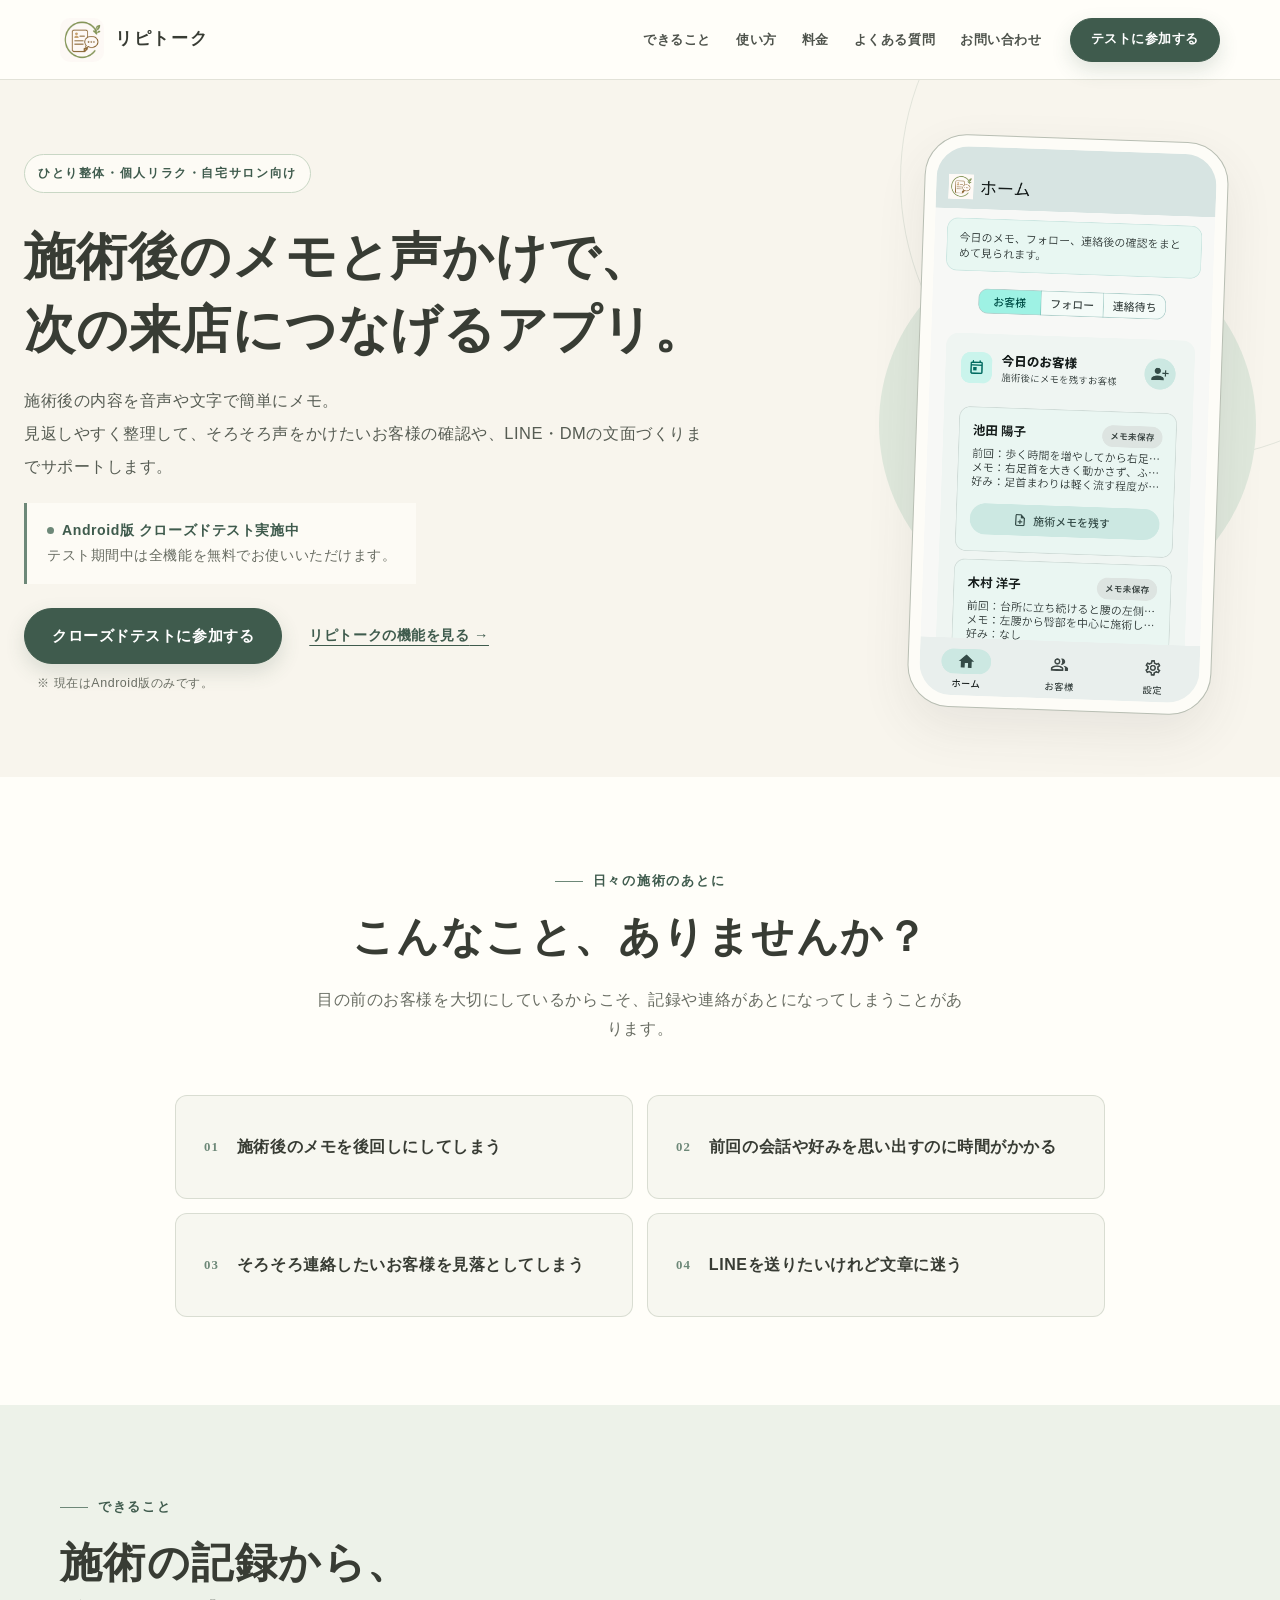
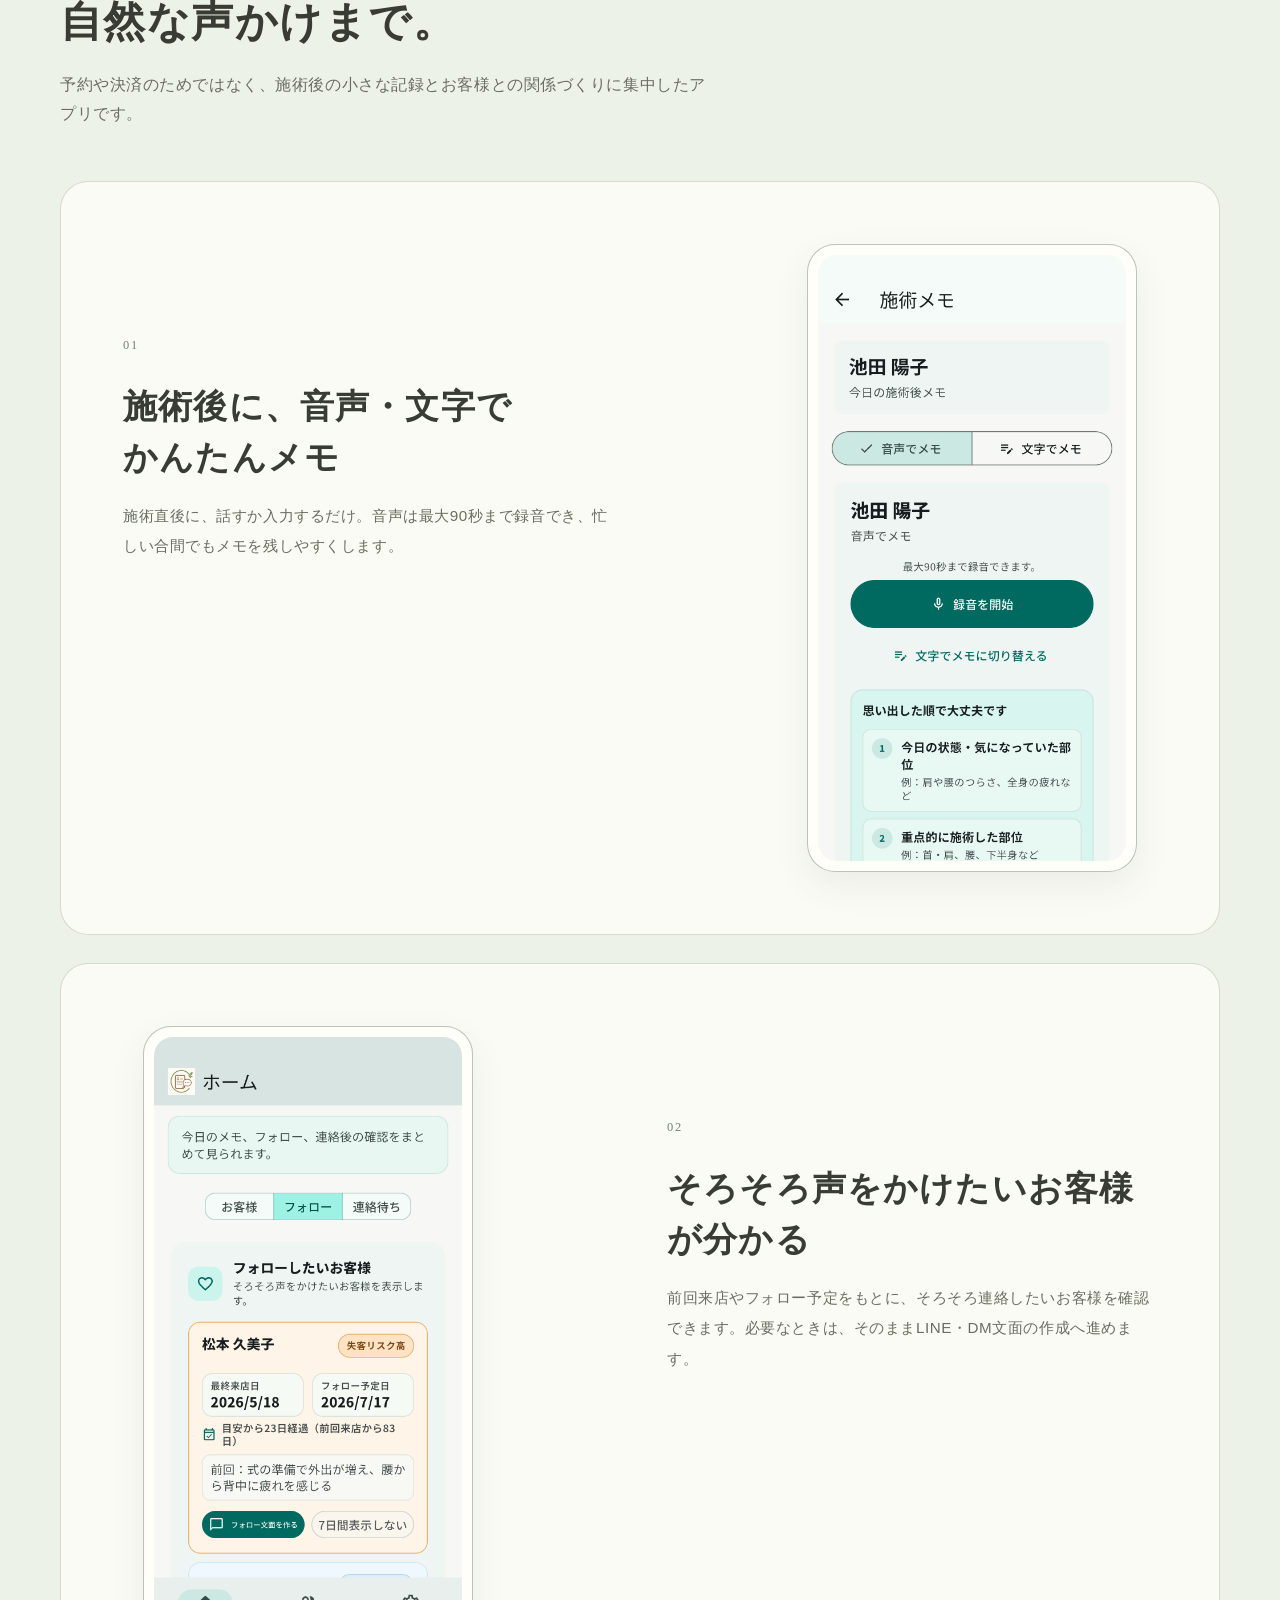
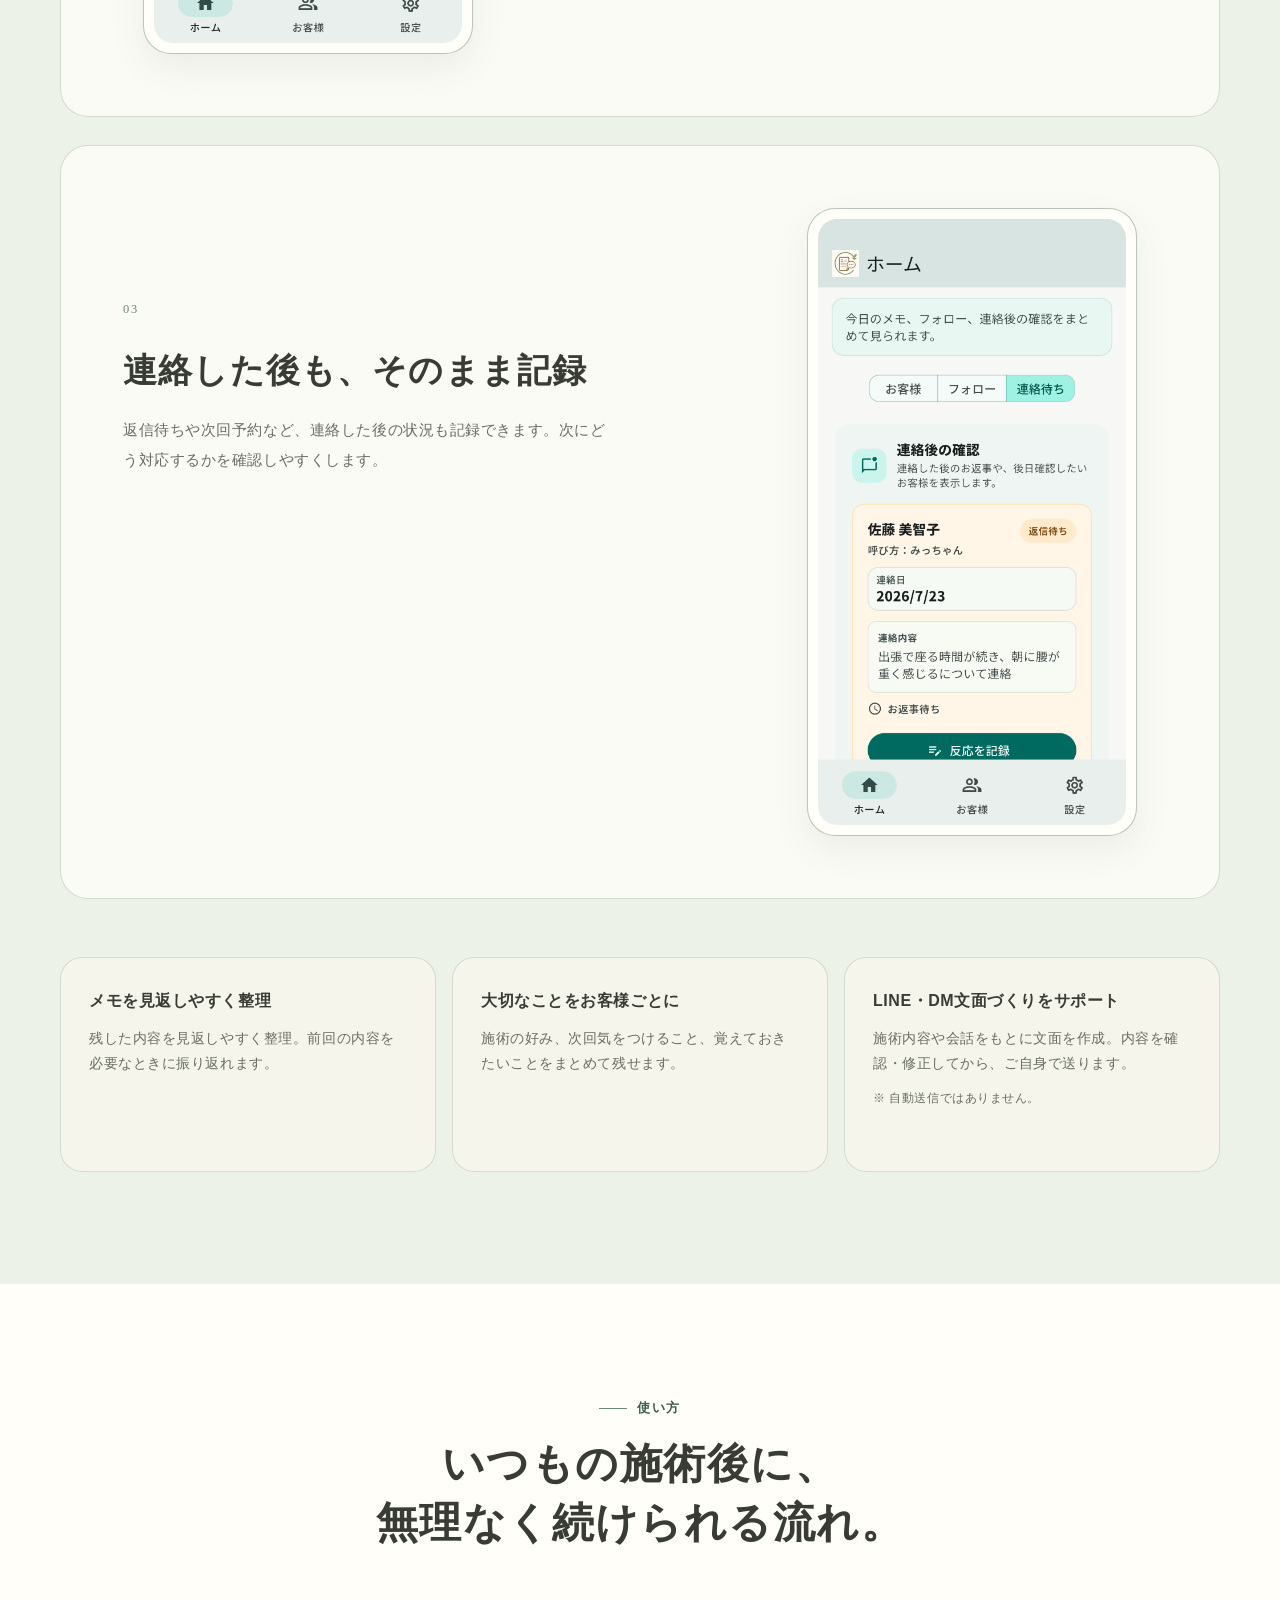
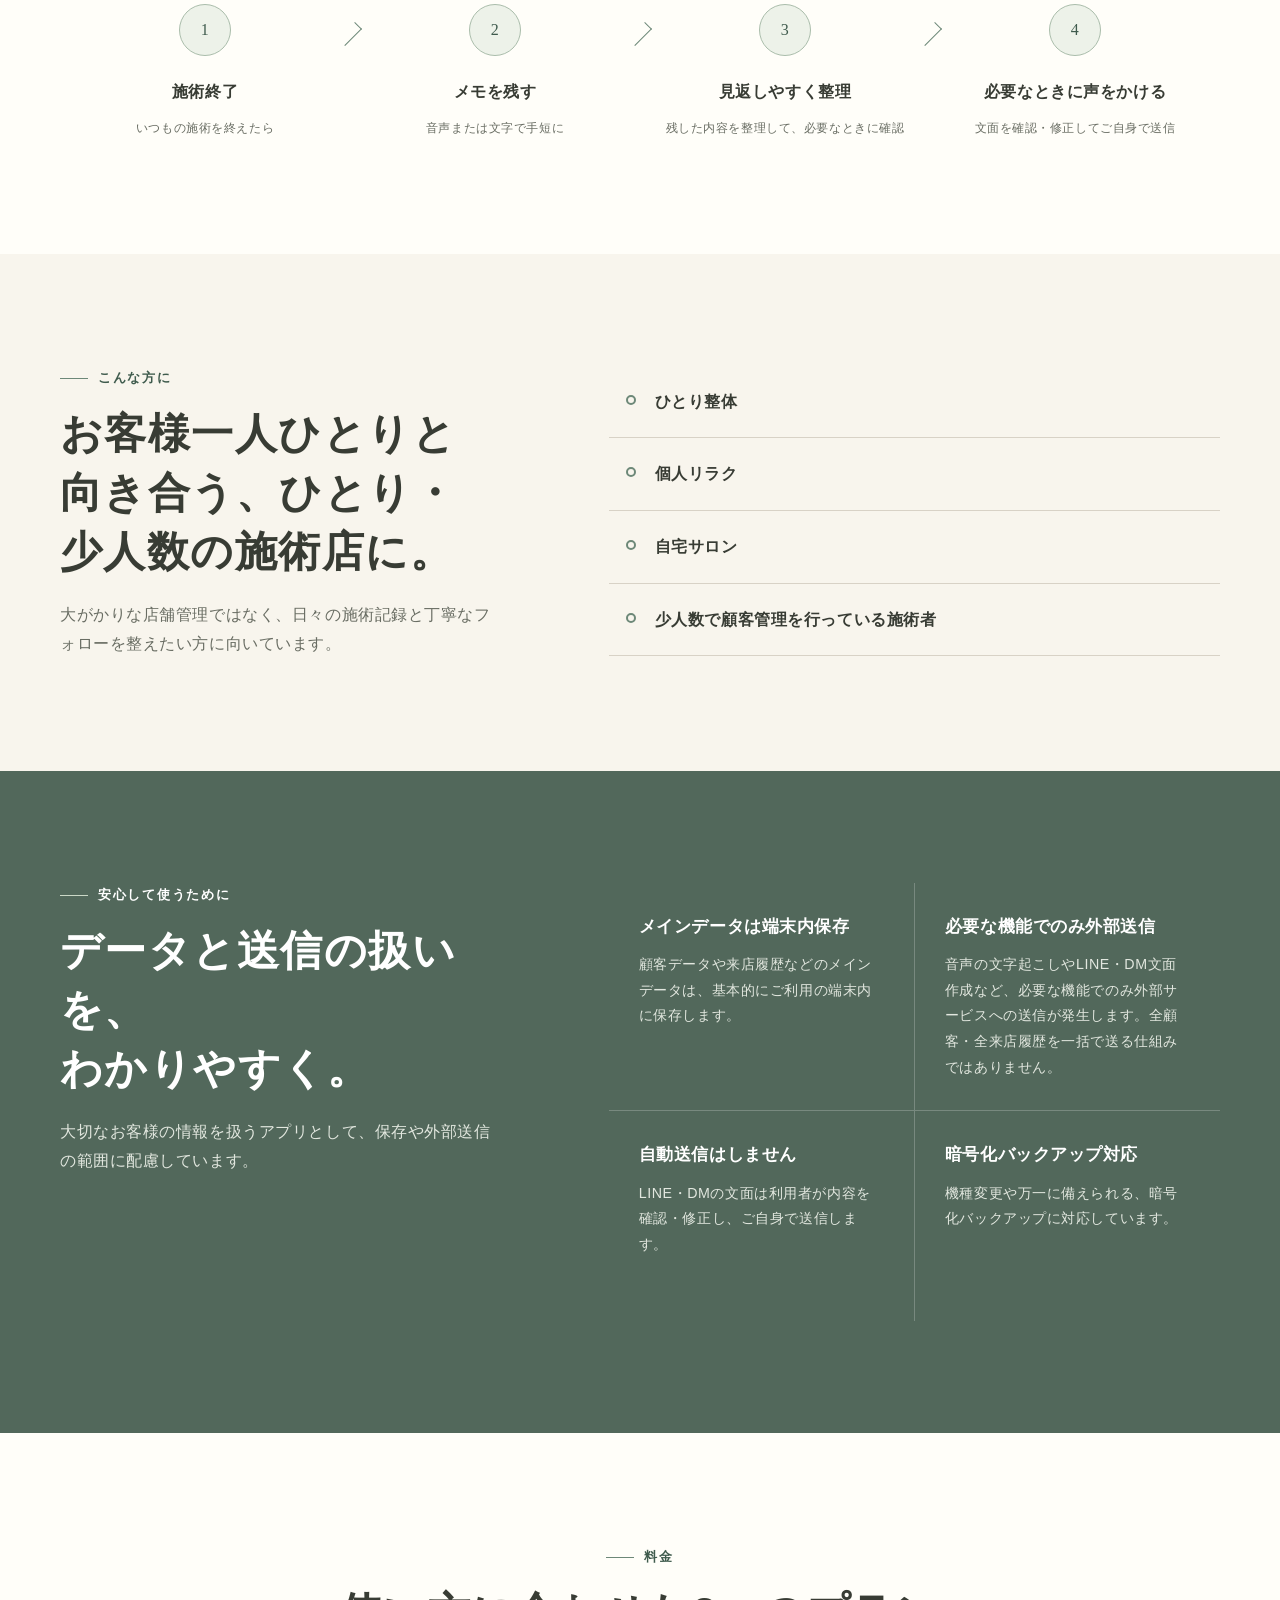
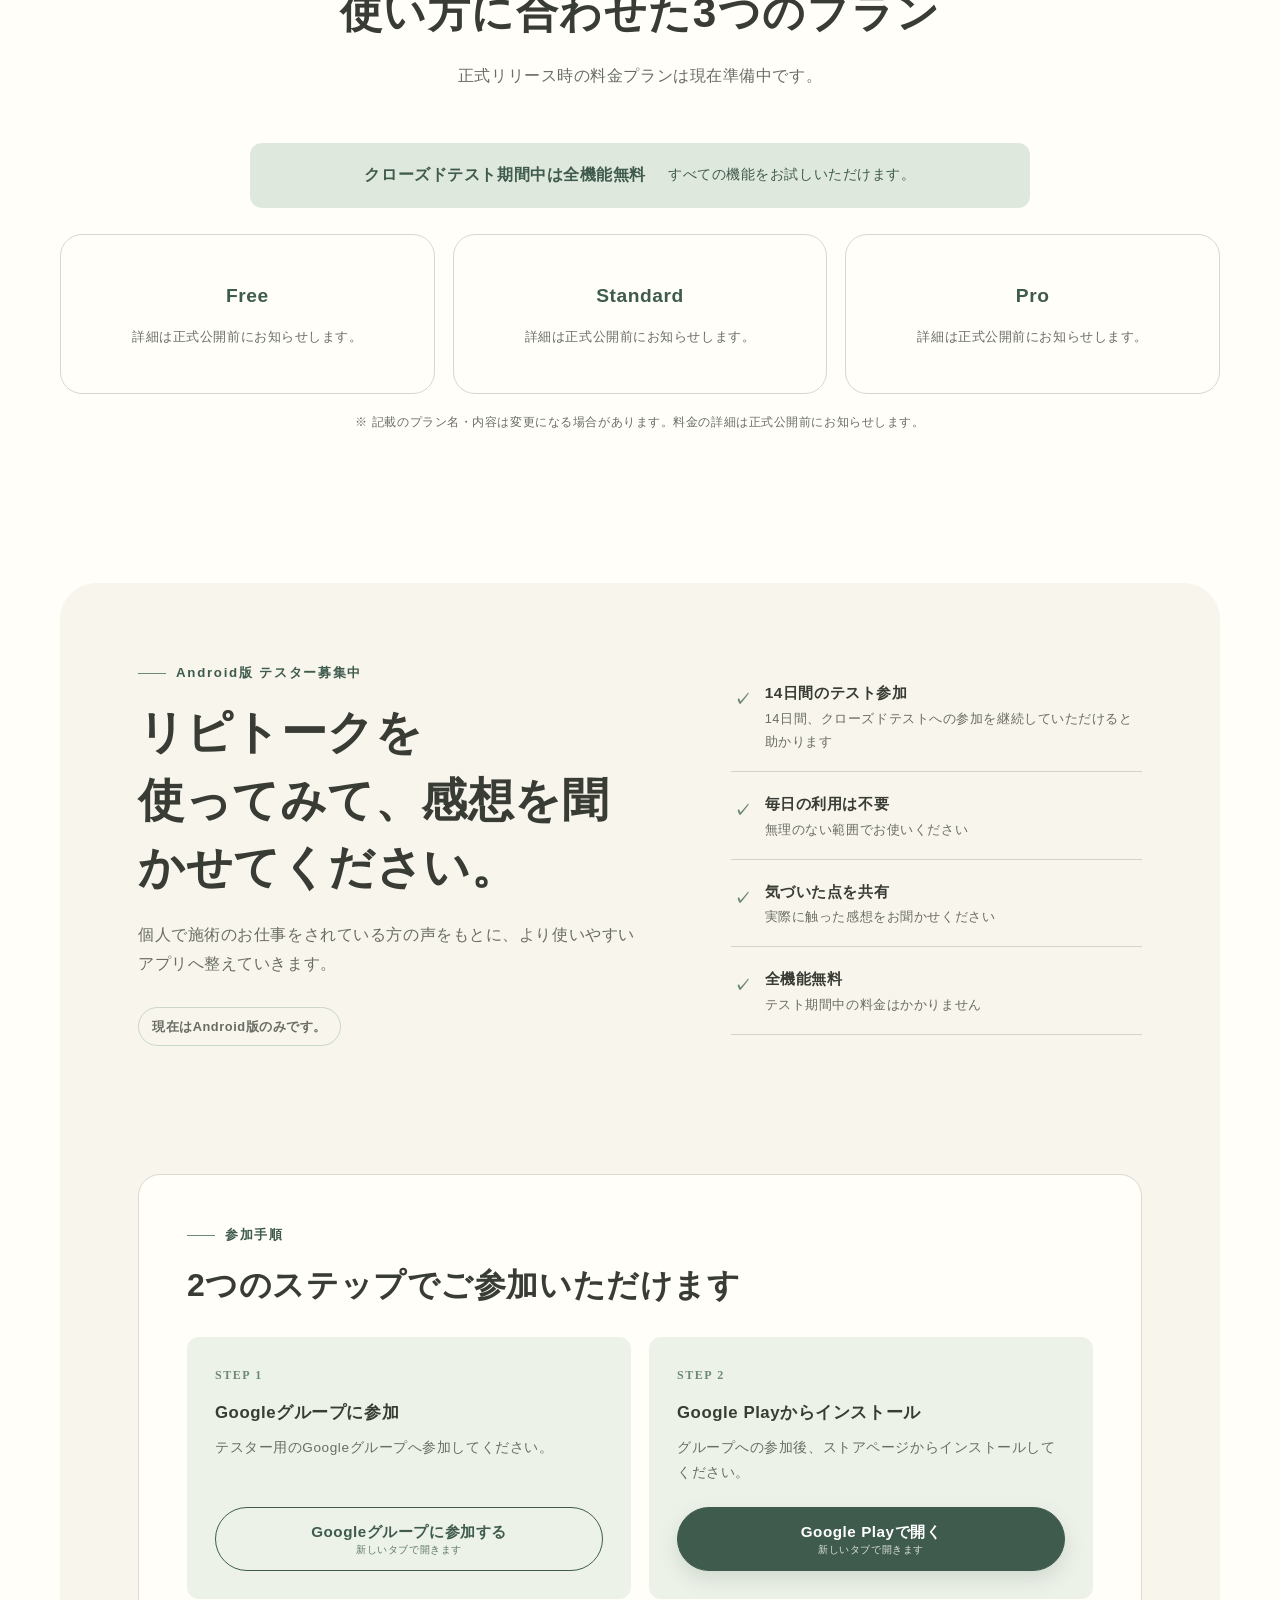
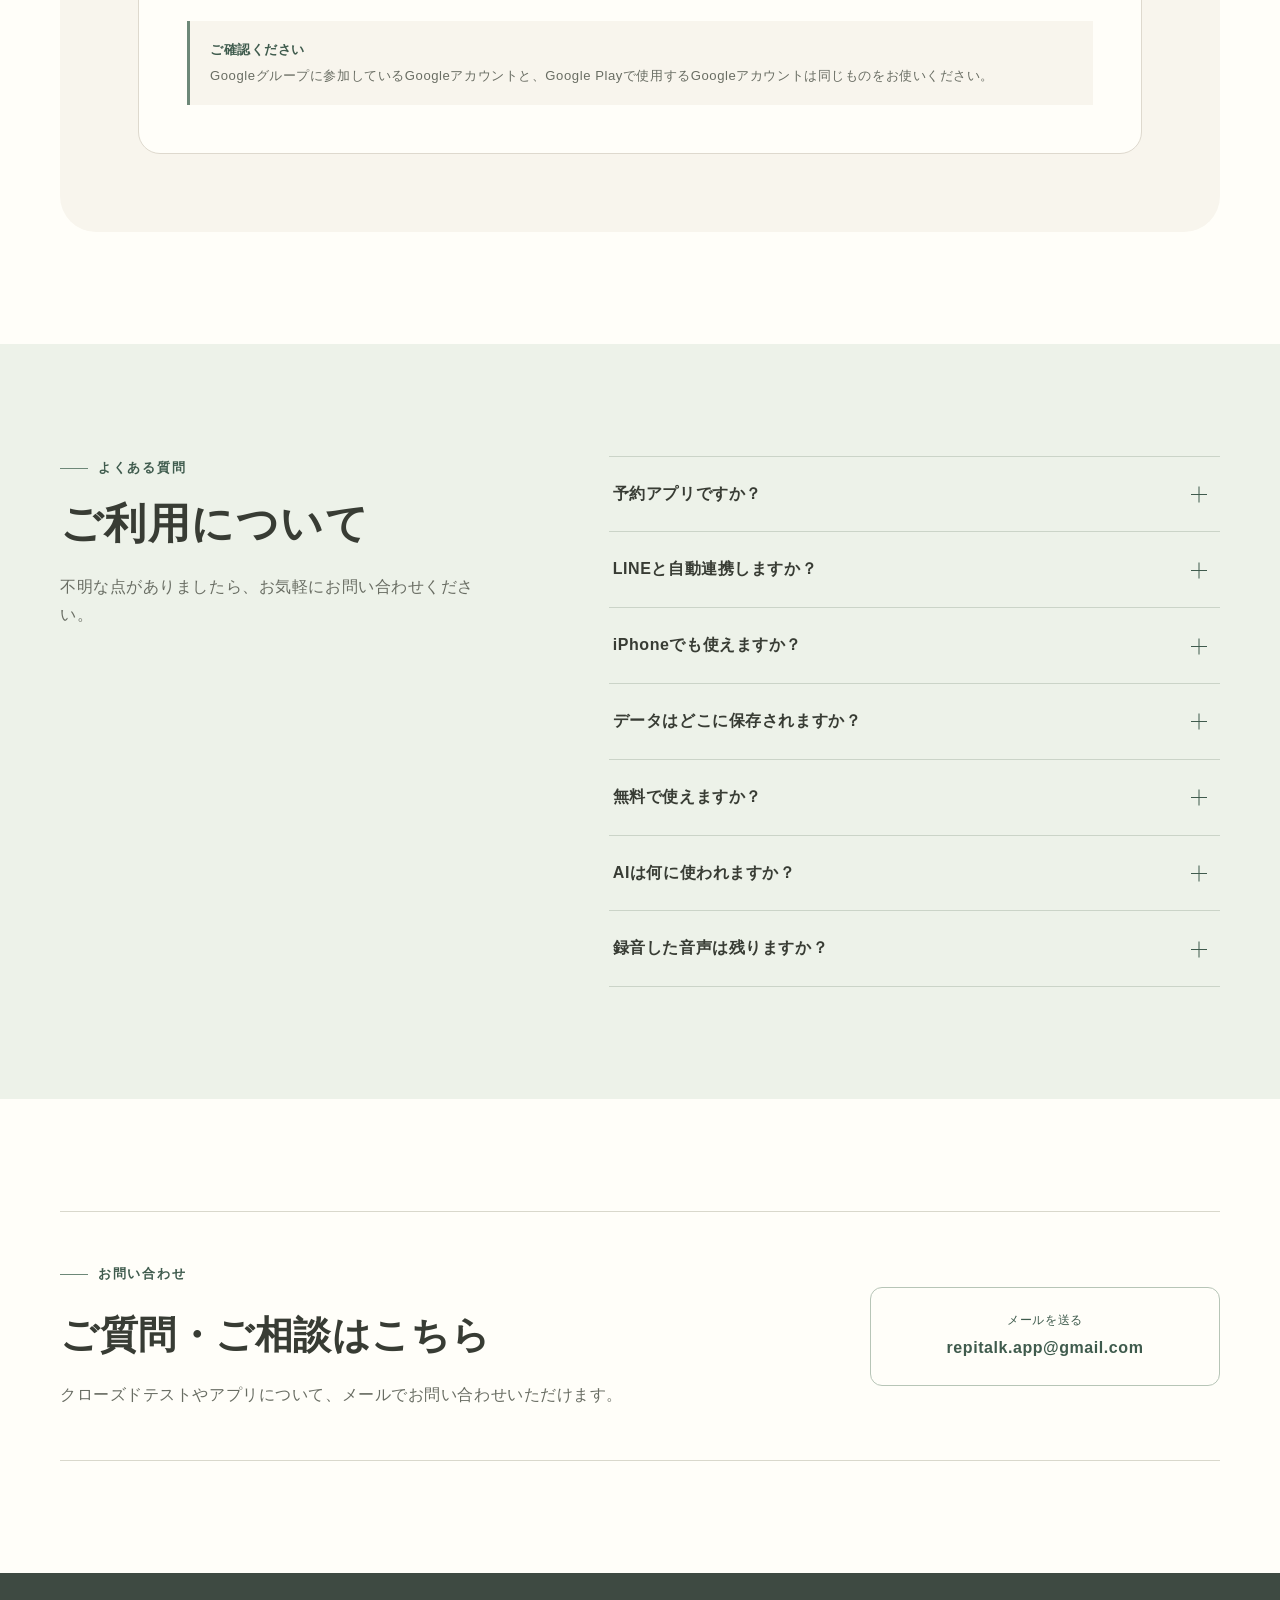
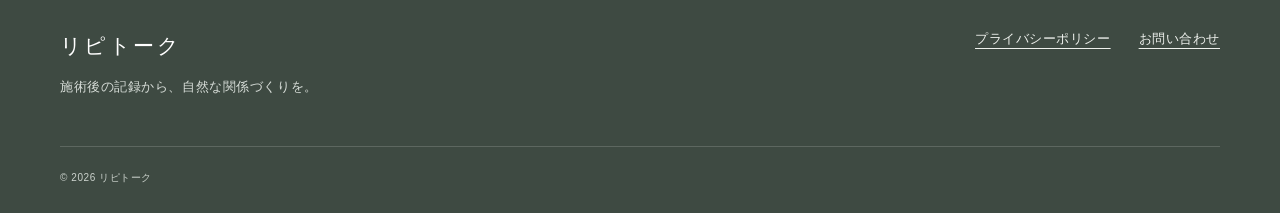
==== index.html @ 3e263a7f "Initial Repitalk website" ====
<!doctype html>
<html lang="ja">
  <head>
    <meta charset="utf-8">
    <meta name="viewport" content="width=device-width, initial-scale=1">
    <title>リピトーク｜施術後のメモと声かけで、次の来店につなげるアプリ</title>
    <meta name="description" content="リピトークは、ひとり整体・個人リラク・自宅サロン向けの、施術後の記録から再来店フォローまでを支える業務支援アプリです。Android版クローズドテスト実施中。">
    <meta name="theme-color" content="#f8f5ed">
    <meta property="og:type" content="website">
    <meta property="og:locale" content="ja_JP">
    <meta property="og:site_name" content="リピトーク">
    <meta property="og:title" content="リピトーク｜施術後のメモと声かけで、次の来店につなげるアプリ">
    <meta property="og:description" content="施術後の記録忘れ・声かけ忘れを減らし、自然な関係づくりを助ける、個人サロン向け業務支援アプリです。">
    <!-- 公開URL確定後に og:url、OGP画像完成後に og:image を追加してください。 -->
    <link rel="icon" href="assets/repitalk_app_icon.png" type="image/png">
    <link rel="stylesheet" href="styles.css">
    <script src="script.js" defer></script>
  </head>
  <body>
    <a class="skip-link" href="#main-content">本文へ移動</a>

    <header class="site-header" data-header>
      <div class="container header-inner">
        <a class="brand" href="#top" aria-label="リピトーク ホーム">
          <img class="brand-icon" src="assets/repitalk_app_icon.png" alt="" width="44" height="44">
          <span class="brand-name">リピトーク</span>
        </a>

        <button class="menu-button" type="button" aria-expanded="false" aria-controls="global-navigation" data-menu-button>
          <span class="menu-button-lines" aria-hidden="true"><span></span><span></span><span></span></span>
          <span class="visually-hidden">メニューを開く</span>
        </button>

        <nav class="global-nav" id="global-navigation" aria-label="メインナビゲーション" data-navigation>
          <ul>
            <li><a href="#features">できること</a></li>
            <li><a href="#how-to-use">使い方</a></li>
            <li><a href="#pricing">料金</a></li>
            <li><a href="#faq">よくある質問</a></li>
            <li><a href="#contact">お問い合わせ</a></li>
          </ul>
          <a class="button button-small" href="#closed-test" data-test-cta>テストに参加する</a>
        </nav>
      </div>
    </header>

    <main id="main-content">
      <section class="hero" id="top">
        <div class="container hero-grid">
          <div class="hero-copy">
            <p class="eyebrow">ひとり整体・個人リラク・自宅サロン向け</p>
            <h1>施術後のメモと<span class="keep-together">声かけ</span>で、<br>次の来店につなげるアプリ。</h1>
            <p class="hero-description">施術後の内容を音声や文字で簡単にメモ。<br class="desktop-break">見返しやすく整理して、そろそろ声をかけたいお客様の確認や、LINE・DMの文面づくりまでサポートします。</p>

            <div class="status-panel" aria-label="現在の公開状況">
              <p class="status-label"><span aria-hidden="true"></span>Android版 クローズドテスト実施中</p>
              <p>テスト期間中は全機能を無料でお使いいただけます。</p>
            </div>

            <div class="hero-actions">
              <a class="button" href="#closed-test" data-test-cta>クローズドテストに参加する</a>
              <a class="text-link" href="#features">リピトークの機能を見る<span aria-hidden="true"> →</span></a>
            </div>
            <p class="platform-note">※ 現在はAndroid版のみです。</p>
          </div>

          <div class="app-visual" aria-label="リピトークのアプリ画面">
            <div class="visual-backdrop" aria-hidden="true"></div>
            <div class="screen-placeholder">
              <img class="hero-app-screen" src="assets/screens/hero_home_today.png" alt="リピトークのホーム画面。今日のお客様の一覧を表示" width="1080" height="2280">
            </div>
          </div>
        </div>
      </section>

      <section class="section concerns" aria-labelledby="concerns-title">
        <div class="container narrow">
          <div class="section-heading centered">
            <p class="section-kicker">日々の施術のあとに</p>
            <h2 id="concerns-title">こんなこと、ありませんか？</h2>
            <p>目の前のお客様を大切にしているからこそ、記録や連絡があとになってしまうことがあります。</p>
          </div>
          <ul class="concern-list">
            <li><span aria-hidden="true">01</span>施術後のメモを後回しにしてしまう</li>
            <li><span aria-hidden="true">02</span>前回の会話や好みを思い出すのに時間がかかる</li>
            <li><span aria-hidden="true">03</span>そろそろ連絡したいお客様を見落としてしまう</li>
            <li><span aria-hidden="true">04</span>LINEを送りたいけれど文章に迷う</li>
          </ul>
        </div>
      </section>

      <section class="section features" id="features" aria-labelledby="features-title">
        <div class="container">
          <div class="section-heading">
            <p class="section-kicker">できること</p>
            <h2 id="features-title">施術の記録から、<br>自然な声かけまで。</h2>
            <p>予約や決済のためではなく、施術後の小さな記録とお客様との関係づくりに集中したアプリです。</p>
          </div>
          <div class="feature-showcases">
            <article class="feature-showcase">
              <div class="feature-copy">
                <p class="feature-index" aria-hidden="true">01</p>
                <h3>施術後に、音声・文字で<span class="keep-together">かんたんメモ</span></h3>
                <p>施術直後に、話すか入力するだけ。音声は最大90秒まで録音でき、忙しい合間でもメモを残しやすくします。</p>
              </div>
              <div class="feature-media">
                <div class="feature-screen-frame">
                  <img src="assets/screens/feature_memo_input.png" alt="リピトークの施術メモ画面。音声または文字でメモを残せる" width="1080" height="2280">
                </div>
              </div>
            </article>

            <article class="feature-showcase is-reversed">
              <div class="feature-copy">
                <p class="feature-index" aria-hidden="true">02</p>
                <h3>そろそろ声をかけたい<span class="keep-together">お客様</span>が分かる</h3>
                <p>前回来店やフォロー予定をもとに、そろそろ連絡したいお客様を確認できます。必要なときは、そのままLINE・DM文面の作成へ進めます。</p>
              </div>
              <div class="feature-media">
                <div class="feature-screen-frame">
                  <img src="assets/screens/feature_follow.png" alt="リピトークのフォロー画面。そろそろ声をかけたいお客様を確認できる" width="1080" height="2280">
                </div>
              </div>
            </article>

            <article class="feature-showcase">
              <div class="feature-copy">
                <p class="feature-index" aria-hidden="true">03</p>
                <h3>連絡した後も、<span class="keep-together">そのまま記録</span></h3>
                <p>返信待ちや次回予約など、連絡した後の状況も記録できます。次にどう対応するかを確認しやすくします。</p>
              </div>
              <div class="feature-media">
                <div class="feature-screen-frame">
                  <img src="assets/screens/feature_contact_waiting.png" alt="リピトークの連絡待ち画面。連絡後のお客様の状況を確認できる" width="1080" height="2280">
                </div>
              </div>
            </article>
          </div>

          <div class="feature-support-grid" aria-label="そのほかの機能">
            <article class="feature-support-card">
              <h3>メモを見返しやすく整理</h3>
              <p>残した内容を見返しやすく整理。前回の内容を必要なときに振り返れます。</p>
            </article>
            <article class="feature-support-card">
              <h3>大切なことをお客様ごとに</h3>
              <p>施術の好み、次回気をつけること、覚えておきたいことをまとめて残せます。</p>
            </article>
            <article class="feature-support-card">
              <h3>LINE・DM文面づくりをサポート</h3>
              <p>施術内容や会話をもとに文面を作成。内容を確認・修正してから、ご自身で送ります。</p>
              <small>※ 自動送信ではありません。</small>
            </article>
          </div>
        </div>
      </section>

      <section class="section how-to-use" id="how-to-use" aria-labelledby="how-to-use-title">
        <div class="container">
          <div class="section-heading centered">
            <p class="section-kicker">使い方</p>
            <h2 id="how-to-use-title">いつもの施術後に、<br>無理なく続けられる流れ。</h2>
          </div>
          <ol class="steps">
            <li><span class="step-number">1</span><div><p>施術終了</p><small>いつもの施術を終えたら</small></div></li>
            <li><span class="step-number">2</span><div><p>メモを残す</p><small>音声または文字で手短に</small></div></li>
            <li><span class="step-number">3</span><div><p>見返しやすく整理</p><small>残した内容を整理して、必要なときに確認</small></div></li>
            <li><span class="step-number">4</span><div><p>必要なときに声をかける</p><small>文面を確認・修正してご自身で送信</small></div></li>
          </ol>
        </div>
      </section>

      <section class="section audience" aria-labelledby="audience-title">
        <div class="container audience-grid">
          <div class="section-heading">
            <p class="section-kicker">こんな方に</p>
            <h2 id="audience-title">お客様一人ひとりと向き合う、ひとり・少人数の<span class="keep-together">施術店に。</span></h2>
            <p>大がかりな店舗管理ではなく、日々の施術記録と丁寧なフォローを整えたい方に向いています。</p>
          </div>
          <ul class="audience-list">
            <li>ひとり整体</li>
            <li>個人リラク</li>
            <li>自宅サロン</li>
            <li>少人数で顧客管理を行っている施術者</li>
          </ul>
        </div>
      </section>

      <section class="section safety" aria-labelledby="safety-title">
        <div class="container safety-grid">
          <div class="section-heading">
            <p class="section-kicker">安心して使うために</p>
            <h2 id="safety-title">データと送信の扱いを、<br>わかりやすく。</h2>
            <p>大切なお客様の情報を扱うアプリとして、保存や外部送信の範囲に配慮しています。</p>
          </div>
          <div class="safety-list">
            <article><h3>メインデータは端末内保存</h3><p>顧客データや来店履歴などのメインデータは、基本的にご利用の端末内に保存します。</p></article>
            <article><h3>必要な機能でのみ外部送信</h3><p>音声の文字起こしやLINE・DM文面作成など、必要な機能でのみ外部サービスへの送信が発生します。全顧客・全来店履歴を一括で送る仕組みではありません。</p></article>
            <article><h3>自動送信はしません</h3><p>LINE・DMの文面は利用者が内容を確認・修正し、ご自身で送信します。</p></article>
            <article><h3>暗号化バックアップ対応</h3><p>機種変更や万一に備えられる、暗号化バックアップに対応しています。</p></article>
          </div>
        </div>
      </section>

      <section class="section pricing" id="pricing" aria-labelledby="pricing-title">
        <div class="container">
          <div class="section-heading centered">
            <p class="section-kicker">料金</p>
            <h2 id="pricing-title">使い方に合わせた3つのプラン</h2>
            <p>正式リリース時の料金プランは現在準備中です。</p>
          </div>
          <div class="test-free-banner"><strong>クローズドテスト期間中は全機能無料</strong><span>すべての機能をお試しいただけます。</span></div>
          <div class="pricing-grid">
            <article class="price-card"><p class="plan-name">Free</p><p>詳細は正式公開前にお知らせします。</p></article>
            <article class="price-card"><p class="plan-name">Standard</p><p>詳細は正式公開前にお知らせします。</p></article>
            <article class="price-card"><p class="plan-name">Pro</p><p>詳細は正式公開前にお知らせします。</p></article>
          </div>
          <p class="pricing-note">※ 記載のプラン名・内容は変更になる場合があります。料金の詳細は正式公開前にお知らせします。</p>
        </div>
      </section>

      <section class="section closed-test" id="closed-test" aria-labelledby="closed-test-title">
        <div class="container test-panel">
          <div class="test-copy">
            <p class="section-kicker">Android版 テスター募集中</p>
            <h2 id="closed-test-title">リピトークを<span class="keep-together">使ってみて、</span>感想を聞かせてください。</h2>
            <p>個人で施術のお仕事をされている方の声をもとに、より使いやすいアプリへ整えていきます。</p>
            <p class="test-platform-note">現在はAndroid版のみです。</p>
          </div>
          <ul class="test-points">
            <li><strong>14日間のテスト参加</strong><span>14日間、クローズドテストへの参加を継続していただけると助かります</span></li>
            <li><strong>毎日の利用は不要</strong><span>無理のない範囲でお使いください</span></li>
            <li><strong>気づいた点を共有</strong><span>実際に触った感想をお聞かせください</span></li>
            <li><strong>全機能無料</strong><span>テスト期間中の料金はかかりません</span></li>
          </ul>
          <div class="join-guide" id="participation-steps">
            <div class="join-guide-heading">
              <p class="section-kicker">参加手順</p>
              <h3>2つのステップでご参加いただけます</h3>
            </div>
            <ol class="join-steps">
              <li>
                <p class="join-step-label">STEP 1</p>
                <h4>Googleグループに参加</h4>
                <p>テスター用のGoogleグループへ参加してください。</p>
                <a class="button button-secondary" href="https://groups.google.com/g/repitalk-closed-test" target="_blank" rel="noopener noreferrer">Googleグループに参加する<span class="external-note">新しいタブで開きます</span></a>
              </li>
              <li>
                <p class="join-step-label">STEP 2</p>
                <h4>Google Playからインストール</h4>
                <p>グループへの参加後、ストアページからインストールしてください。</p>
                <a class="button" href="https://play.google.com/store/apps/details?id=jp.repitalk.app" target="_blank" rel="noopener noreferrer">Google Playで開く<span class="external-note">新しいタブで開きます</span></a>
              </li>
            </ol>
            <p class="account-note"><strong>ご確認ください</strong>Googleグループに参加しているGoogleアカウントと、Google Playで使用するGoogleアカウントは同じものをお使いください。</p>
          </div>
        </div>
      </section>

      <section class="section faq" id="faq" aria-labelledby="faq-title">
        <div class="container faq-grid">
          <div class="section-heading">
            <p class="section-kicker">よくある質問</p>
            <h2 id="faq-title">ご利用について</h2>
            <p>不明な点がありましたら、お気軽にお問い合わせください。</p>
          </div>
          <div class="faq-list">
            <details><summary>予約アプリですか？</summary><div><p>いいえ。リピトークは予約・決済・POS・スタッフ管理のためのアプリではありません。施術後の記録から再来店フォローまでを支える業務支援アプリです。</p></div></details>
            <details><summary>LINEと自動連携しますか？</summary><div><p>いいえ。LINEとの自動連携や、LINE・DMを自動送信する機能はありません。リピトークが文面づくりをサポートし、利用者ご自身が内容を確認・修正してから送信します。</p></div></details>
            <details><summary>iPhoneでも使えますか？</summary><div><p>現在はAndroid版のみです。iPhone版については現在未定です。</p></div></details>
            <details><summary>データはどこに保存されますか？</summary><div><p>顧客データや来店履歴などのメインデータは、基本的にご利用の端末内へ保存されます。暗号化バックアップにも対応しています。</p></div></details>
            <details><summary>無料で使えますか？</summary><div><p>クローズドテスト期間中は、すべての機能を無料でお使いいただけます。正式公開後の料金については、正式公開前にお知らせします。</p></div></details>
            <details><summary>AIは何に使われますか？</summary><div><p>音声メモの文字起こしや、メモの整理、LINE・DMで使う文面づくりなど、必要な場面のサポートに使います。全顧客・全来店履歴を一括で外部AIへ送る仕組みではありません。</p></div></details>
            <details><summary>録音した音声は残りますか？</summary><div><p>音声ファイルは文字起こしのため一時的に扱い、送信成功後に削除します。</p></div></details>
          </div>
        </div>
      </section>

      <section class="section contact" id="contact" aria-labelledby="contact-title">
        <div class="container contact-inner">
          <div>
            <p class="section-kicker">お問い合わせ</p>
            <h2 id="contact-title">ご質問・ご相談はこちら</h2>
            <p>クローズドテストやアプリについて、メールでお問い合わせいただけます。</p>
          </div>
          <a class="mail-link" href="mailto:repitalk.app@gmail.com"><span>メールを送る</span>repitalk.app@gmail.com</a>
        </div>
      </section>
    </main>

    <footer class="site-footer">
      <div class="container footer-main">
        <div class="footer-brand">
          <p>リピトーク</p>
          <small>施術後の記録から、自然な関係づくりを。</small>
        </div>
        <nav aria-label="フッターナビゲーション">
          <a href="https://sites.google.com/view/repitalk-privacyx" target="_blank" rel="noopener noreferrer" data-privacy-link>プライバシーポリシー</a>
          <a href="#contact">お問い合わせ</a>
        </nav>
      </div>
      <div class="container footer-bottom"><small>&copy; <span data-current-year>2026</span> リピトーク</small></div>
    </footer>
  </body>
</html>
---- styles.css ----
:root {
  --color-ink: #383c34;
  --color-muted: #696d63;
  --color-deep-green: #3f5b4d;
  --color-green: #6d8878;
  --color-soft-green: #dfe8dc;
  --color-pale-green: #edf2e9;
  --color-cream: #f8f5ed;
  --color-white: #fffef9;
  --color-beige: #e8dfd0;
  --color-brown: #795f4b;
  --color-border: #d9d8cc;
  --shadow-soft: 0 20px 50px rgba(62, 72, 61, 0.09);
  --radius-small: 12px;
  --radius-medium: 22px;
  --radius-large: 36px;
  --container: 1160px;
  --header-height: 80px;
  --font-sans: "Yu Gothic", "YuGothic", "Hiragino Kaku Gothic ProN", Meiryo, sans-serif;
}

*,
*::before,
*::after {
  box-sizing: border-box;
}

html {
  scroll-behavior: smooth;
  scroll-padding-top: calc(var(--header-height) + 24px);
}

body {
  margin: 0;
  overflow-x: hidden;
  background: var(--color-white);
  color: var(--color-ink);
  font-family: var(--font-sans);
  font-size: 16px;
  line-height: 1.8;
  letter-spacing: 0.035em;
  -webkit-font-smoothing: antialiased;
}

body.menu-open {
  overflow: hidden;
}

a {
  color: inherit;
}

button,
a {
  -webkit-tap-highlight-color: transparent;
}

button {
  font: inherit;
}

:focus-visible {
  outline: 3px solid #a66b35;
  outline-offset: 4px;
}

.visually-hidden {
  position: absolute;
  width: 1px;
  height: 1px;
  padding: 0;
  margin: -1px;
  overflow: hidden;
  clip: rect(0, 0, 0, 0);
  white-space: nowrap;
  border: 0;
}

.skip-link {
  position: fixed;
  z-index: 1000;
  top: 10px;
  left: 10px;
  padding: 10px 16px;
  border-radius: 8px;
  background: var(--color-ink);
  color: white;
  transform: translateY(-150%);
}

.skip-link:focus {
  transform: translateY(0);
}

.container {
  width: min(calc(100% - 48px), var(--container));
  margin-inline: auto;
}

.container.narrow {
  max-width: 930px;
}

.section {
  padding: 112px 0;
}

.section-heading {
  max-width: 650px;
  margin-bottom: 52px;
}

.section-heading.centered {
  margin-right: auto;
  margin-left: auto;
  text-align: center;
}

.section-heading h2 {
  margin: 0 0 20px;
  color: var(--color-ink);
  font-family: var(--font-sans);
  font-size: clamp(1.9rem, 3.3vw, 2.75rem);
  font-weight: 600;
  line-height: 1.4;
  letter-spacing: 0.035em;
}

.section-heading > p:last-child {
  margin: 0;
  color: var(--color-muted);
}

.section-kicker,
.eyebrow {
  margin: 0 0 14px;
  color: var(--color-deep-green);
  font-size: 0.83rem;
  font-weight: 700;
  letter-spacing: 0.13em;
}

.section-kicker::before {
  display: inline-block;
  width: 28px;
  height: 1px;
  margin-right: 10px;
  background: var(--color-green);
  vertical-align: middle;
  content: "";
}

.button {
  display: inline-flex;
  min-height: 56px;
  align-items: center;
  justify-content: center;
  padding: 12px 27px;
  border: 1px solid var(--color-deep-green);
  border-radius: 999px;
  background: var(--color-deep-green);
  box-shadow: 0 8px 20px rgba(63, 91, 77, 0.16);
  color: white;
  font-size: 0.95rem;
  font-weight: 700;
  line-height: 1.4;
  text-align: center;
  text-decoration: none;
  transition: background-color 180ms ease, transform 180ms ease, box-shadow 180ms ease;
}

.button:hover {
  background: #31493d;
  box-shadow: 0 10px 24px rgba(63, 91, 77, 0.22);
  transform: translateY(-2px);
}

.button-small {
  min-height: 44px;
  padding: 9px 20px;
  font-size: 0.84rem;
}

.site-header {
  position: sticky;
  z-index: 100;
  top: 0;
  height: var(--header-height);
  border-bottom: 1px solid rgba(217, 216, 204, 0.75);
  background: rgba(255, 254, 249, 0.93);
  backdrop-filter: blur(12px);
}

.header-inner {
  display: flex;
  height: 100%;
  align-items: center;
  justify-content: space-between;
}

.brand {
  display: inline-flex;
  align-items: center;
  gap: 11px;
  text-decoration: none;
}

.brand-icon {
  display: block;
  width: 44px;
  height: 44px;
  border-radius: 10px;
  object-fit: contain;
}

.brand-name {
  color: var(--color-ink);
  font-family: "Yu Mincho", "YuMincho", "Hiragino Mincho ProN", serif;
  font-size: 1.05rem;
  font-weight: 700;
  letter-spacing: 0.1em;
}

.global-nav,
.global-nav ul {
  display: flex;
  align-items: center;
}

.global-nav {
  gap: 28px;
}

.global-nav ul {
  gap: 25px;
  margin: 0;
  padding: 0;
  list-style: none;
}

.global-nav ul a {
  padding: 10px 0;
  color: #4e534c;
  font-size: 0.84rem;
  font-weight: 600;
  text-decoration: none;
}

.global-nav ul a:hover {
  color: var(--color-deep-green);
}

.menu-button {
  display: none;
}

.hero {
  position: relative;
  overflow: hidden;
  padding: 58px 0 66px;
  background: var(--color-cream);
}

.hero::before {
  position: absolute;
  top: -180px;
  right: -180px;
  width: 560px;
  height: 560px;
  border: 1px solid rgba(109, 136, 120, 0.16);
  border-radius: 50%;
  content: "";
}

.hero-grid {
  display: grid;
  align-items: center;
  width: min(calc(100% - 48px), 1240px);
  grid-template-columns: minmax(0, 1fr) minmax(340px, 0.48fr);
  gap: clamp(55px, 5.5vw, 80px);
}

.hero-copy {
  position: relative;
  z-index: 1;
}

.eyebrow {
  display: inline-flex;
  padding: 7px 13px;
  border: 1px solid #c9d7c5;
  border-radius: 999px;
  background: rgba(255, 254, 249, 0.72);
  font-size: 0.78rem;
}

.hero h1 {
  margin: 14px 0 18px;
  font-family: var(--font-sans);
  font-size: clamp(2.5rem, 4vw, 3.5rem);
  font-weight: 600;
  line-height: 1.42;
  letter-spacing: 0.015em;
}

.keep-together {
  white-space: nowrap;
}

.hero-description {
  max-width: 690px;
  margin: 0;
  color: #565c53;
  font-size: 1.03rem;
  line-height: 2;
}

.status-panel {
  width: fit-content;
  margin-top: 20px;
  padding: 15px 20px;
  border-left: 3px solid var(--color-green);
  background: rgba(255, 254, 249, 0.72);
}

.status-panel p {
  margin: 0;
  color: var(--color-muted);
  font-size: 0.88rem;
}

.status-panel .status-label {
  color: var(--color-deep-green);
  font-weight: 700;
}

.status-label span {
  display: inline-block;
  width: 7px;
  height: 7px;
  margin-right: 8px;
  border-radius: 50%;
  background: var(--color-green);
  vertical-align: 1px;
}

.hero-actions {
  display: flex;
  align-items: center;
  gap: 25px;
  margin-top: 24px;
}

.text-link {
  padding: 12px 2px;
  color: var(--color-deep-green);
  font-size: 0.9rem;
  font-weight: 700;
  text-underline-offset: 5px;
}

.platform-note {
  margin: 8px 0 0 13px;
  color: var(--color-muted);
  font-size: 0.78rem;
}

.app-visual {
  position: relative;
  display: flex;
  min-height: 545px;
  align-items: center;
  justify-content: center;
}

.visual-backdrop {
  position: absolute;
  width: min(100%, 430px);
  aspect-ratio: 1;
  border-radius: 50%;
  background: var(--color-soft-green);
}

.screen-placeholder {
  position: relative;
  width: min(76%, 284px);
  aspect-ratio: 284 / 535;
  padding: 11px;
  overflow: hidden;
  border: 1px solid #b8beb3;
  border-radius: 42px;
  background: #fdfcf7;
  box-shadow: var(--shadow-soft);
  transform: rotate(2deg);
}

.hero-app-screen {
  display: block;
  width: 100%;
  height: 100%;
  border-radius: 32px;
  object-fit: cover;
  object-position: center top;
}

.concerns {
  padding: 92px 0 88px;
  background: var(--color-white);
}

.concern-list {
  display: grid;
  margin: 0;
  padding: 0;
  list-style: none;
  grid-template-columns: 1fr 1fr;
  gap: 14px;
}

.concern-list li {
  display: flex;
  min-height: 104px;
  align-items: center;
  padding: 25px 28px;
  border: 1px solid rgba(205, 211, 199, 0.7);
  border-radius: var(--radius-small);
  background: #f7f7f0;
  font-weight: 600;
}

.concern-list li:nth-child(odd) {
  border-right: 1px solid rgba(205, 211, 199, 0.7);
}

.concern-list span {
  margin-right: 18px;
  color: var(--color-green);
  font-family: Georgia, serif;
  font-size: 0.8rem;
  letter-spacing: 0.08em;
}

.features {
  padding-top: 90px;
  background: var(--color-pale-green);
}

.feature-showcases {
  display: grid;
  gap: 28px;
}

.feature-showcase {
  display: grid;
  align-items: center;
  padding: clamp(42px, 5vw, 62px);
  border: 1px solid rgba(201, 211, 197, 0.8);
  border-radius: 28px;
  background: rgba(255, 254, 249, 0.78);
  grid-template-columns: minmax(0, 1fr) minmax(320px, 370px);
  gap: clamp(55px, 8vw, 105px);
}

.feature-showcase.is-reversed {
  grid-template-columns: minmax(320px, 370px) minmax(0, 1fr);
}

.feature-showcase.is-reversed .feature-copy {
  order: 2;
}

.feature-showcase.is-reversed .feature-media {
  order: 1;
}

.feature-copy {
  max-width: 490px;
}

@media (min-width: 721px) {
  .feature-copy {
    align-self: start;
    margin-top: clamp(72px, 7vw, 100px);
  }
}

.feature-showcase.is-reversed .feature-copy {
  justify-self: end;
}

.feature-index {
  margin: 0 0 26px;
  color: var(--color-green);
  font-family: Georgia, serif;
  font-size: 0.78rem;
  letter-spacing: 0.15em;
}

.feature-copy h3 {
  margin: 0 0 18px;
  font-size: clamp(1.6rem, 2.7vw, 2.1rem);
  font-weight: 600;
  line-height: 1.5;
  letter-spacing: 0.035em;
}

.feature-copy > p:last-child {
  margin: 0;
  color: var(--color-muted);
  font-size: 0.95rem;
  line-height: 2;
}

.feature-media {
  display: flex;
  min-width: 0;
  justify-content: center;
}

.feature-screen-frame {
  width: min(100%, 330px);
  aspect-ratio: 330 / 628;
  padding: 10px;
  overflow: hidden;
  border: 1px solid rgba(174, 187, 174, 0.85);
  border-radius: 28px;
  background: var(--color-white);
  box-shadow: 0 14px 34px rgba(62, 72, 61, 0.08);
}

.feature-screen-frame img {
  display: block;
  width: 100%;
  height: 100%;
  border-radius: 19px;
  object-fit: cover;
  object-position: center top;
}

.feature-support-grid {
  display: grid;
  margin-top: 58px;
  grid-template-columns: repeat(3, 1fr);
  gap: 16px;
}

.feature-support-card {
  min-height: 215px;
  padding: 30px 28px;
  border: 1px solid rgba(201, 211, 197, 0.78);
  border-radius: var(--radius-medium);
  background: rgba(248, 245, 237, 0.72);
}

.feature-support-card h3 {
  margin: 0 0 13px;
  font-size: 1rem;
  line-height: 1.65;
}

.feature-support-card p {
  margin: 0;
  color: var(--color-muted);
  font-size: 0.85rem;
}

.feature-support-card small {
  display: block;
  margin-top: 12px;
  color: var(--color-muted);
  font-size: 0.72rem;
}

.safety-list h3 {
  margin: 0 0 12px;
  font-size: 1.07rem;
  line-height: 1.6;
}

.safety-list p {
  margin: 0;
  color: var(--color-muted);
  font-size: 0.89rem;
}

.how-to-use {
  background: var(--color-white);
}

.steps {
  display: grid;
  margin: 0;
  padding: 0;
  list-style: none;
  grid-template-columns: repeat(4, 1fr);
}

.steps li {
  position: relative;
  display: flex;
  flex-direction: column;
  align-items: center;
  padding: 0 20px;
  text-align: center;
}

.steps li:not(:last-child)::after {
  position: absolute;
  top: 25px;
  right: -12px;
  width: 24px;
  height: 10px;
  border-right: 1px solid var(--color-green);
  border-bottom: 1px solid var(--color-green);
  content: "";
  transform: rotate(-45deg);
}

.step-number {
  display: grid;
  width: 52px;
  height: 52px;
  margin-bottom: 22px;
  place-items: center;
  border: 1px solid #aabdab;
  border-radius: 50%;
  background: var(--color-pale-green);
  color: var(--color-deep-green);
  font-family: Georgia, serif;
}

.steps p {
  margin: 0 0 6px;
  font-weight: 700;
}

.steps small {
  color: var(--color-muted);
  font-size: 0.78rem;
}

.audience {
  background: var(--color-cream);
}

.audience-grid,
.safety-grid,
.faq-grid {
  display: grid;
  grid-template-columns: minmax(0, 0.83fr) minmax(0, 1.17fr);
  gap: clamp(50px, 9vw, 120px);
}

.audience-grid .section-heading,
.safety-grid .section-heading,
.faq-grid .section-heading {
  margin-bottom: 0;
}

.audience-list {
  margin: 0;
  padding: 0;
  list-style: none;
}

.audience-list li {
  position: relative;
  padding: 21px 20px 21px 46px;
  border-bottom: 1px solid #d8d2c6;
  font-size: 1.03rem;
  font-weight: 600;
}

.audience-list li::before {
  position: absolute;
  top: 29px;
  left: 17px;
  width: 10px;
  height: 10px;
  border: 2px solid var(--color-green);
  border-radius: 50%;
  content: "";
}

.safety {
  background: #52685b;
  color: white;
}

.safety .section-kicker,
.safety .section-heading h2 {
  color: white;
}

.safety .section-kicker::before {
  background: #cbd8c7;
}

.safety .section-heading > p:last-child {
  color: #e2e7df;
}

.safety-list {
  display: grid;
  grid-template-columns: 1fr 1fr;
  gap: 1px;
  background: rgba(255, 255, 255, 0.22);
}

.safety-list article {
  min-height: 210px;
  padding: 30px;
  background: #52685b;
}

.safety-list h3 {
  color: white;
}

.safety-list p {
  color: #e2e7df;
}

.pricing {
  padding-bottom: 80px;
  background: var(--color-white);
}

.test-free-banner {
  display: flex;
  max-width: 780px;
  align-items: center;
  justify-content: center;
  gap: 22px;
  margin: 0 auto 26px;
  padding: 18px 28px;
  border-radius: var(--radius-small);
  background: var(--color-soft-green);
  color: var(--color-deep-green);
}

.test-free-banner span {
  font-size: 0.85rem;
}

.pricing-grid {
  display: grid;
  align-items: stretch;
  grid-template-columns: repeat(3, 1fr);
  gap: 18px;
}

.price-card {
  display: flex;
  min-height: 160px;
  flex-direction: column;
  justify-content: center;
  padding: 28px 24px;
  border: 1px solid var(--color-border);
  border-radius: var(--radius-medium);
  background: var(--color-white);
  text-align: center;
}

.plan-name {
  margin: 0 0 12px;
  color: var(--color-deep-green);
  font-family: var(--font-sans);
  font-size: 1.2rem;
  font-weight: 600;
}

.price-card > p:last-child {
  margin: 0;
  color: var(--color-muted);
  font-size: 0.83rem;
}

.pricing-note {
  margin: 18px 0 0;
  color: var(--color-muted);
  font-size: 0.75rem;
  text-align: center;
}

.closed-test {
  padding-top: 70px;
  background: var(--color-white);
}

.test-panel {
  display: grid;
  padding: clamp(40px, 7vw, 78px);
  border-radius: var(--radius-large);
  background: var(--color-cream);
  grid-template-columns: minmax(0, 1.1fr) minmax(320px, 0.9fr);
  gap: clamp(45px, 8vw, 90px);
}

.test-copy h2 {
  margin: 0 0 20px;
  font-family: var(--font-sans);
  font-size: clamp(2rem, 4vw, 2.9rem);
  font-weight: 600;
  line-height: 1.45;
}

.test-copy > p:not(.section-kicker) {
  margin: 0 0 28px;
  color: var(--color-muted);
}

.test-copy small {
  display: block;
  margin: 10px 0 0 12px;
  color: var(--color-muted);
}

.test-copy .test-platform-note {
  width: fit-content;
  margin: 26px 0 0;
  padding: 7px 13px;
  border: 1px solid #c9d7c5;
  border-radius: 999px;
  color: var(--color-deep-green);
  font-size: 0.8rem;
  font-weight: 700;
}

.test-points {
  margin: 0;
  padding: 0;
  list-style: none;
}

.test-points li {
  display: flex;
  flex-direction: column;
  padding: 18px 0 18px 34px;
  border-bottom: 1px solid #d8d2c6;
}

.test-points li::before {
  position: absolute;
  margin: 7px 0 0 -31px;
  color: var(--color-green);
  content: "✓";
  font-weight: 700;
}

.test-points strong {
  font-size: 0.96rem;
}

.test-points span {
  color: var(--color-muted);
  font-size: 0.8rem;
}

.join-guide {
  margin-top: 10px;
  padding: clamp(28px, 5vw, 48px);
  border: 1px solid #ded9ce;
  border-radius: var(--radius-medium);
  background: var(--color-white);
  grid-column: 1 / -1;
}

.join-guide-heading {
  margin-bottom: 28px;
}

.join-guide-heading h3 {
  margin: 0;
  font-family: var(--font-sans);
  font-size: clamp(1.5rem, 3vw, 2rem);
  font-weight: 600;
  line-height: 1.5;
}

.join-steps {
  display: grid;
  margin: 0;
  padding: 0;
  list-style: none;
  grid-template-columns: 1fr 1fr;
  gap: 18px;
}

.join-steps li {
  display: flex;
  min-width: 0;
  flex-direction: column;
  padding: 28px;
  border-radius: var(--radius-small);
  background: var(--color-pale-green);
}

.join-step-label {
  margin: 0 0 12px;
  color: var(--color-green);
  font-family: Georgia, serif;
  font-size: 0.75rem;
  font-weight: 700;
  letter-spacing: 0.13em;
}

.join-steps h4 {
  margin: 0 0 8px;
  font-size: 1.05rem;
}

.join-steps li > p:not(.join-step-label) {
  margin: 0 0 22px;
  color: var(--color-muted);
  font-size: 0.85rem;
}

.join-steps .button {
  width: 100%;
  min-height: 64px;
  flex-direction: column;
  gap: 1px;
  margin-top: auto;
}

.button-secondary {
  border-color: var(--color-deep-green);
  background: transparent;
  box-shadow: none;
  color: var(--color-deep-green);
}

.button-secondary:hover {
  background: #e3ebe0;
  color: var(--color-deep-green);
}

.external-note {
  font-size: 0.65rem;
  font-weight: 500;
  opacity: 0.82;
}

.account-note {
  margin: 22px 0 0;
  padding: 17px 20px;
  border-left: 3px solid var(--color-green);
  background: var(--color-cream);
  color: var(--color-muted);
  font-size: 0.82rem;
}

.account-note strong {
  display: block;
  margin-bottom: 2px;
  color: var(--color-deep-green);
}

.faq {
  background: var(--color-pale-green);
}

.faq-list details {
  border-bottom: 1px solid #cbd4c8;
}

.faq-list details:first-child {
  border-top: 1px solid #cbd4c8;
}

.faq-list summary {
  position: relative;
  padding: 23px 52px 23px 4px;
  cursor: pointer;
  font-weight: 700;
  list-style: none;
}

.faq-list summary::-webkit-details-marker {
  display: none;
}

.faq-list summary::before,
.faq-list summary::after {
  position: absolute;
  top: 50%;
  right: 13px;
  width: 16px;
  height: 1px;
  background: var(--color-deep-green);
  content: "";
  transition: transform 180ms ease;
}

.faq-list summary::after {
  transform: rotate(90deg);
}

.faq-list details[open] summary::after {
  transform: rotate(0deg);
}

.faq-list details div {
  padding: 0 48px 22px 4px;
}

.faq-list details p {
  margin: 0;
  color: var(--color-muted);
  font-size: 0.9rem;
}

.contact {
  background: var(--color-white);
}

.contact-inner {
  display: flex;
  align-items: center;
  justify-content: space-between;
  gap: 50px;
  padding-top: 50px;
  padding-bottom: 50px;
  border-top: 1px solid var(--color-border);
  border-bottom: 1px solid var(--color-border);
}

.contact h2 {
  margin: 0 0 12px;
  font-family: var(--font-sans);
  font-size: clamp(1.8rem, 3vw, 2.5rem);
  font-weight: 600;
}

.contact p:not(.section-kicker) {
  margin: 0;
  color: var(--color-muted);
}

.mail-link {
  display: flex;
  min-width: 350px;
  flex-direction: column;
  padding: 22px 28px;
  border: 1px solid #b7c5b7;
  border-radius: var(--radius-small);
  color: var(--color-deep-green);
  font-weight: 700;
  text-align: center;
  text-decoration: none;
}

.mail-link span {
  margin-bottom: 3px;
  font-size: 0.74rem;
  font-weight: 500;
}

.mail-link:hover {
  background: var(--color-pale-green);
}

.site-footer {
  padding: 54px 0 24px;
  background: #3e4a42;
  color: white;
}

.footer-main {
  display: flex;
  align-items: flex-start;
  justify-content: space-between;
  gap: 35px;
}

.footer-brand p {
  margin: 0 0 8px;
  font-family: "Yu Mincho", "YuMincho", serif;
  font-size: 1.3rem;
  letter-spacing: 0.12em;
}

.footer-brand small {
  color: #d7ddd8;
}

.site-footer nav {
  display: flex;
  gap: 28px;
}

.site-footer nav a {
  color: #eef1ed;
  font-size: 0.82rem;
  text-underline-offset: 5px;
}

.footer-bottom {
  margin-top: 45px;
  padding-top: 20px;
  border-top: 1px solid rgba(255, 255, 255, 0.16);
  color: #cbd2cc;
  font-size: 0.75rem;
}

@media (min-width: 961px) {
  .screen-placeholder {
    width: min(81%, 304px);
  }
}

@media (max-width: 960px) {
  :root {
    --header-height: 72px;
  }

  .global-nav {
    position: fixed;
    top: var(--header-height);
    right: 0;
    left: 0;
    display: none;
    max-height: calc(100dvh - var(--header-height));
    overflow-y: auto;
    align-items: stretch;
    flex-direction: column;
    gap: 20px;
    padding: 24px;
    border-top: 1px solid var(--color-border);
    background: var(--color-white);
    box-shadow: 0 18px 30px rgba(50, 60, 52, 0.1);
  }

  .global-nav.is-open {
    display: flex;
  }

  .global-nav ul {
    align-items: stretch;
    flex-direction: column;
    gap: 0;
  }

  .global-nav ul a {
    display: block;
    padding: 13px 4px;
    border-bottom: 1px solid var(--color-border);
    font-size: 0.95rem;
  }

  .menu-button {
    display: grid;
    width: 46px;
    height: 46px;
    padding: 0;
    place-items: center;
    border: 0;
    border-radius: 8px;
    background: transparent;
    color: var(--color-ink);
    cursor: pointer;
  }

  .menu-button:hover {
    background: var(--color-pale-green);
  }

  .menu-button-lines {
    display: flex;
    width: 23px;
    flex-direction: column;
    gap: 5px;
  }

  .menu-button-lines span {
    width: 100%;
    height: 2px;
    background: currentColor;
    transition: transform 180ms ease, opacity 180ms ease;
  }

  .menu-button[aria-expanded="true"] .menu-button-lines span:first-child {
    transform: translateY(7px) rotate(45deg);
  }

  .menu-button[aria-expanded="true"] .menu-button-lines span:nth-child(2) {
    opacity: 0;
  }

  .menu-button[aria-expanded="true"] .menu-button-lines span:last-child {
    transform: translateY(-7px) rotate(-45deg);
  }

  .hero-grid {
    grid-template-columns: minmax(0, 1fr) minmax(280px, 0.68fr);
    gap: 35px;
  }

  .hero h1 {
    font-size: clamp(2.3rem, 5.6vw, 3.2rem);
  }

  .app-visual {
    min-height: 470px;
  }

  .feature-showcase {
    padding: 36px 32px;
    grid-template-columns: minmax(0, 1fr) minmax(260px, 310px);
    gap: 36px;
  }

  .feature-showcase.is-reversed {
    grid-template-columns: minmax(260px, 310px) minmax(0, 1fr);
  }

  .feature-screen-frame {
    width: min(100%, 290px);
  }

  .feature-support-card {
    padding: 25px 22px;
  }

  .steps {
    grid-template-columns: 1fr 1fr;
    row-gap: 42px;
  }

  .steps li:nth-child(2)::after {
    display: none;
  }

  .audience-grid,
  .safety-grid,
  .faq-grid {
    gap: 55px;
  }

  .test-panel {
    grid-template-columns: 1fr;
  }

  .test-points {
    display: grid;
    grid-template-columns: 1fr 1fr;
    gap: 0 24px;
  }

  .contact-inner {
    align-items: flex-start;
    flex-direction: column;
  }
}

@media (max-width: 720px) {
  .container {
    width: min(calc(100% - 36px), var(--container));
  }

  .section {
    padding: 80px 0;
  }

  .section-heading {
    margin-bottom: 38px;
  }

  .section-heading h2 {
    font-size: clamp(1.75rem, 8vw, 2.3rem);
  }

  .brand-icon {
    width: 40px;
    height: 40px;
  }

  .brand-name {
    font-size: 0.95rem;
  }

  .hero {
    padding: 58px 0 76px;
  }

  .hero-grid {
    grid-template-columns: 1fr;
    gap: 58px;
  }

  .hero h1 {
    margin: 18px 0 26px;
    font-size: clamp(2rem, 9vw, 2.25rem);
    line-height: 1.5;
    letter-spacing: 0.02em;
  }

  .hero h1 br {
    display: none;
  }

  .hero-description {
    font-size: 0.95rem;
  }

  .desktop-break {
    display: none;
  }

  .status-panel {
    width: 100%;
    margin-top: 28px;
    padding: 14px 15px;
  }

  .hero-actions {
    align-items: stretch;
    flex-direction: column;
    gap: 10px;
    margin-top: 34px;
  }

  .hero-actions .text-link {
    text-align: center;
  }

  .platform-note {
    margin-top: 10px;
    margin-left: 0;
    text-align: center;
  }

  .app-visual {
    min-height: auto;
    padding: 25px 0;
  }

  .visual-backdrop {
    width: min(100%, 390px);
  }

  .screen-placeholder {
    width: min(70%, 250px);
  }

  .concern-list {
    grid-template-columns: 1fr;
  }

  .concern-list li,
  .concern-list li:nth-child(odd) {
    min-height: 88px;
    padding: 20px 18px;
    border-right: 1px solid rgba(205, 211, 199, 0.7);
  }

  .pricing-grid {
    grid-template-columns: 1fr;
  }

  .feature-showcases {
    gap: 20px;
  }

  .feature-showcase,
  .feature-showcase.is-reversed {
    padding: 32px 20px;
    grid-template-columns: 1fr;
    gap: 32px;
  }

  .feature-showcase.is-reversed .feature-copy,
  .feature-showcase.is-reversed .feature-media {
    order: initial;
  }

  .feature-copy,
  .feature-showcase.is-reversed .feature-copy {
    max-width: none;
    justify-self: stretch;
  }

  .feature-index {
    margin-bottom: 18px;
  }

  .feature-copy h3 {
    margin-bottom: 14px;
    font-size: 1.45rem;
  }

  .feature-copy > p:last-child {
    font-size: 0.9rem;
  }

  .feature-screen-frame {
    width: min(100%, 300px);
  }

  .feature-support-grid {
    margin-top: 40px;
    grid-template-columns: 1fr;
    gap: 12px;
  }

  .feature-support-card {
    min-height: 0;
    padding: 25px 22px;
  }

  .steps {
    grid-template-columns: 1fr;
    row-gap: 0;
  }

  .steps li {
    flex-direction: row;
    padding: 13px 0;
    text-align: left;
  }

  .steps li:not(:last-child)::after {
    top: auto;
    right: auto;
    bottom: -4px;
    left: 22px;
    width: 9px;
    height: 9px;
    transform: rotate(45deg);
  }

  .steps li:nth-child(2)::after {
    display: block;
  }

  .step-number {
    flex: 0 0 auto;
    margin: 0 20px 0 0;
  }

  .audience-grid,
  .safety-grid,
  .faq-grid {
    grid-template-columns: 1fr;
    gap: 44px;
  }

  .safety-list {
    grid-template-columns: 1fr;
  }

  .safety-list article {
    min-height: auto;
    padding: 25px 20px;
  }

  .test-free-banner {
    align-items: flex-start;
    flex-direction: column;
    gap: 4px;
    padding: 17px 20px;
  }

  .price-card {
    min-height: 140px;
    padding: 24px 20px;
  }

  .closed-test {
    padding-top: 35px;
  }

  .test-panel {
    width: min(calc(100% - 20px), var(--container));
    padding: 44px 22px;
    border-radius: 25px;
  }

  .test-copy .button {
    width: 100%;
  }

  .test-points {
    grid-template-columns: 1fr;
  }

  .join-guide {
    padding: 28px 18px;
  }

  .join-steps {
    grid-template-columns: 1fr;
  }

  .join-steps li {
    padding: 24px 18px;
  }

  .faq-list summary {
    padding-top: 20px;
    padding-bottom: 20px;
  }

  .contact-inner {
    gap: 30px;
    padding-top: 38px;
    padding-bottom: 38px;
  }

  .mail-link {
    width: 100%;
    min-width: 0;
    padding: 18px 12px;
    font-size: 0.9rem;
    overflow-wrap: anywhere;
  }

  .footer-main,
  .site-footer nav {
    flex-direction: column;
  }

  .site-footer nav {
    gap: 13px;
  }
}

@media (max-width: 380px) {
  .container {
    width: min(calc(100% - 28px), var(--container));
  }

  .hero h1 {
    font-size: 1.85rem;
  }

  .eyebrow {
    padding-inline: 10px;
    font-size: 0.7rem;
    letter-spacing: 0.07em;
  }

  .button {
    padding-inline: 18px;
    font-size: 0.88rem;
  }
}

@media (prefers-reduced-motion: reduce) {
  html {
    scroll-behavior: auto;
  }

  *,
  *::before,
  *::after {
    scroll-behavior: auto !important;
    transition-duration: 0.01ms !important;
  }
}
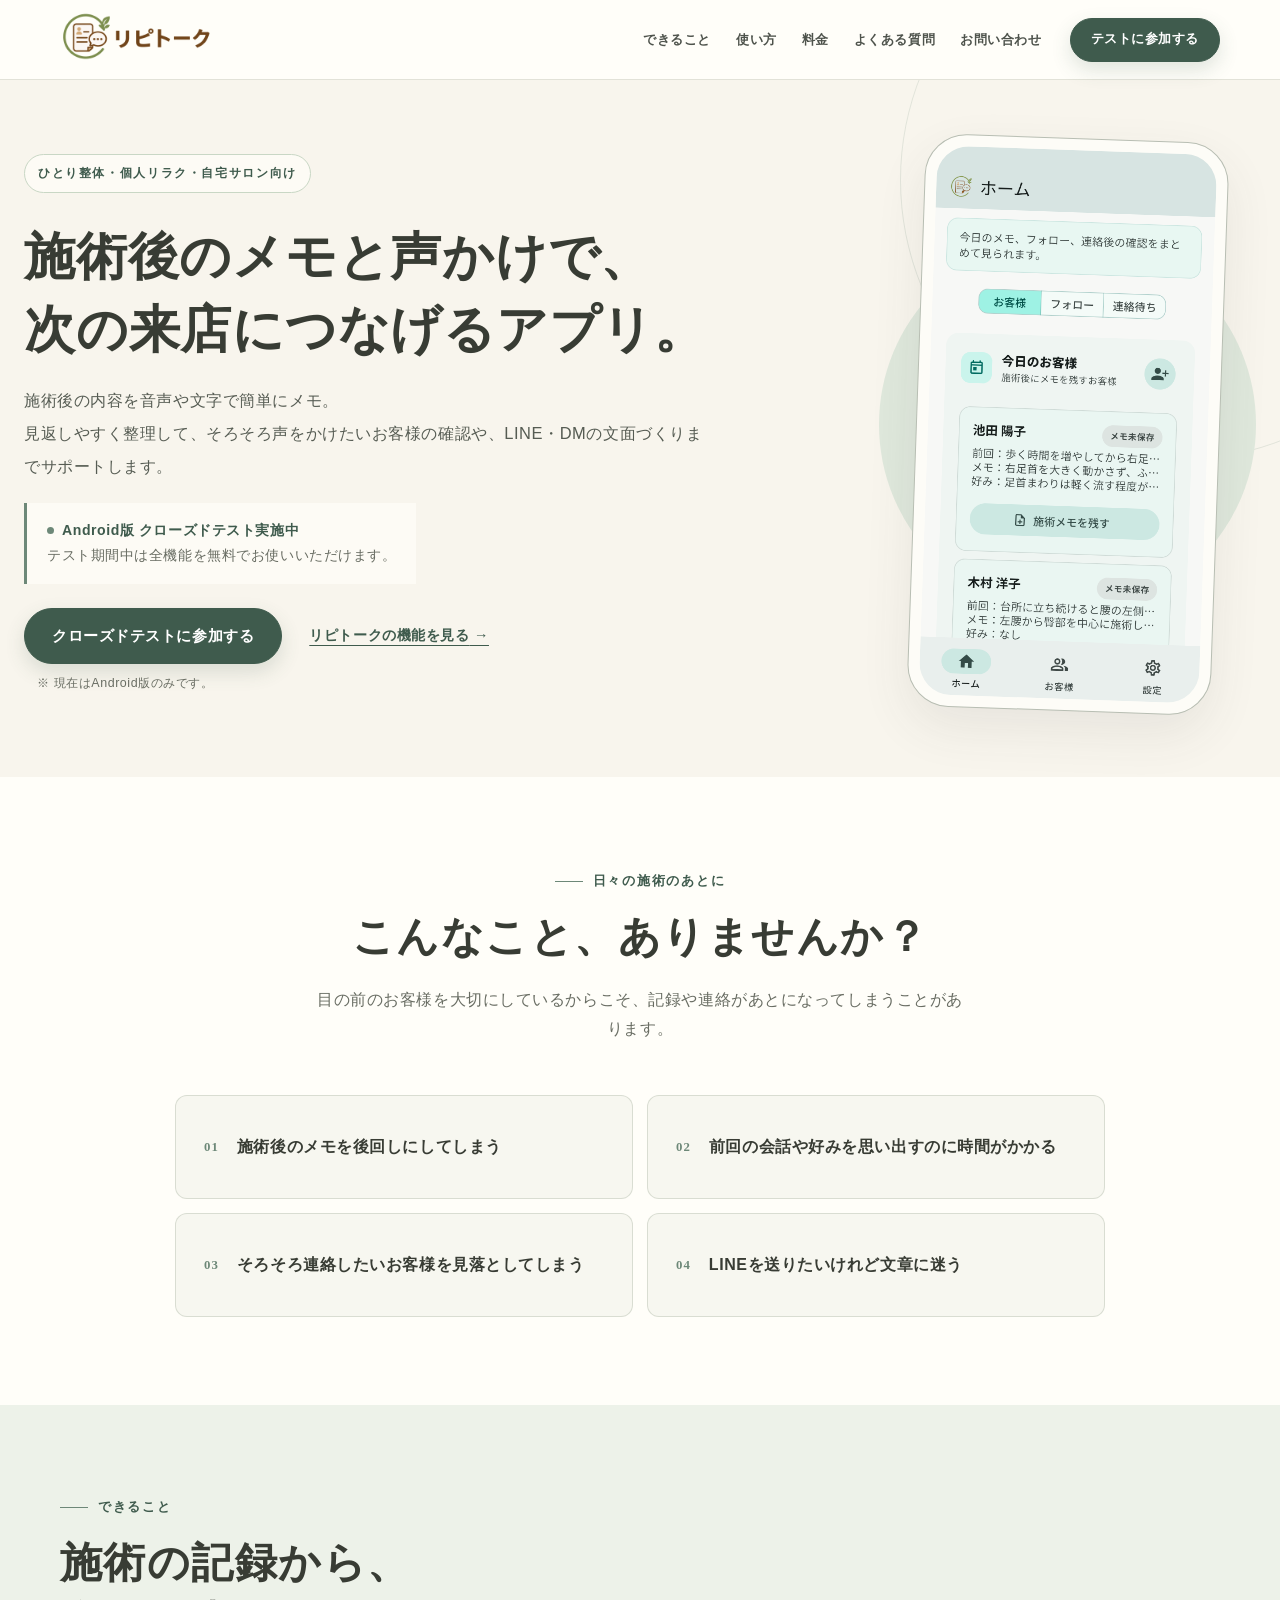
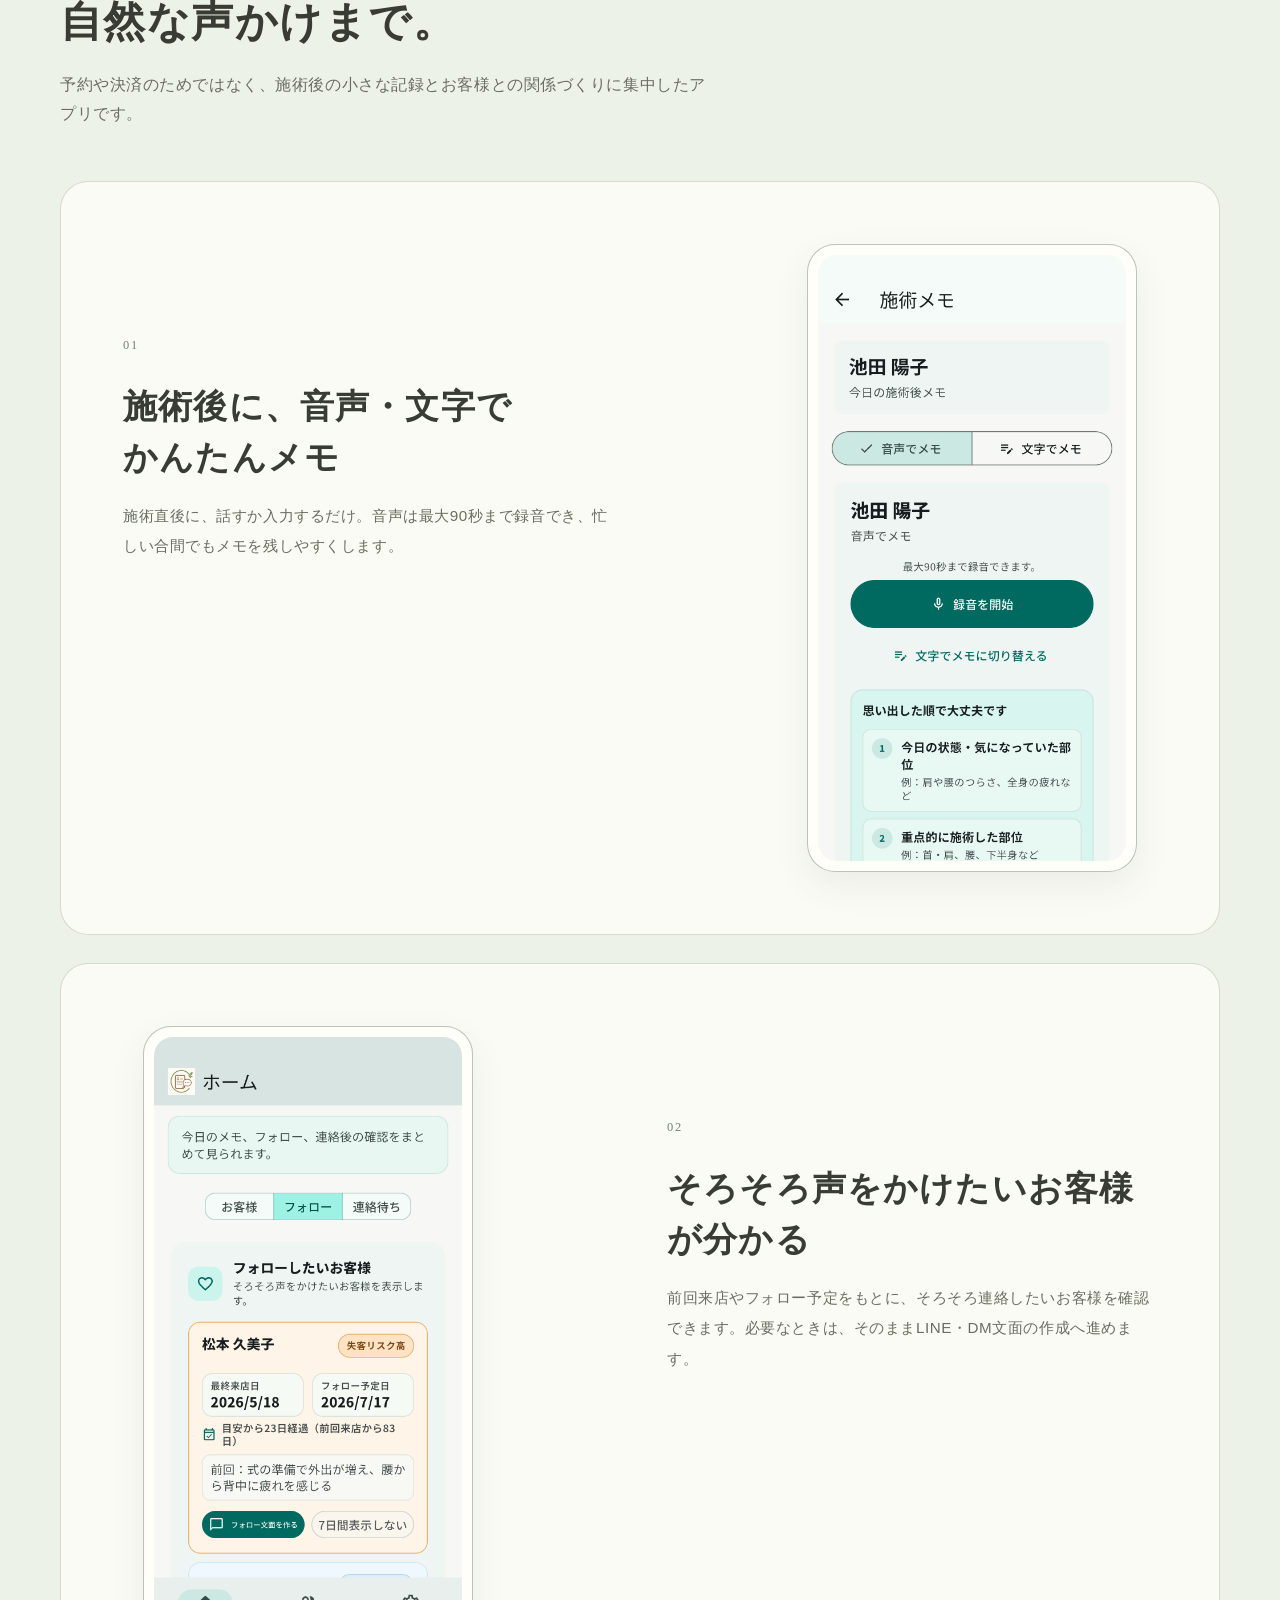
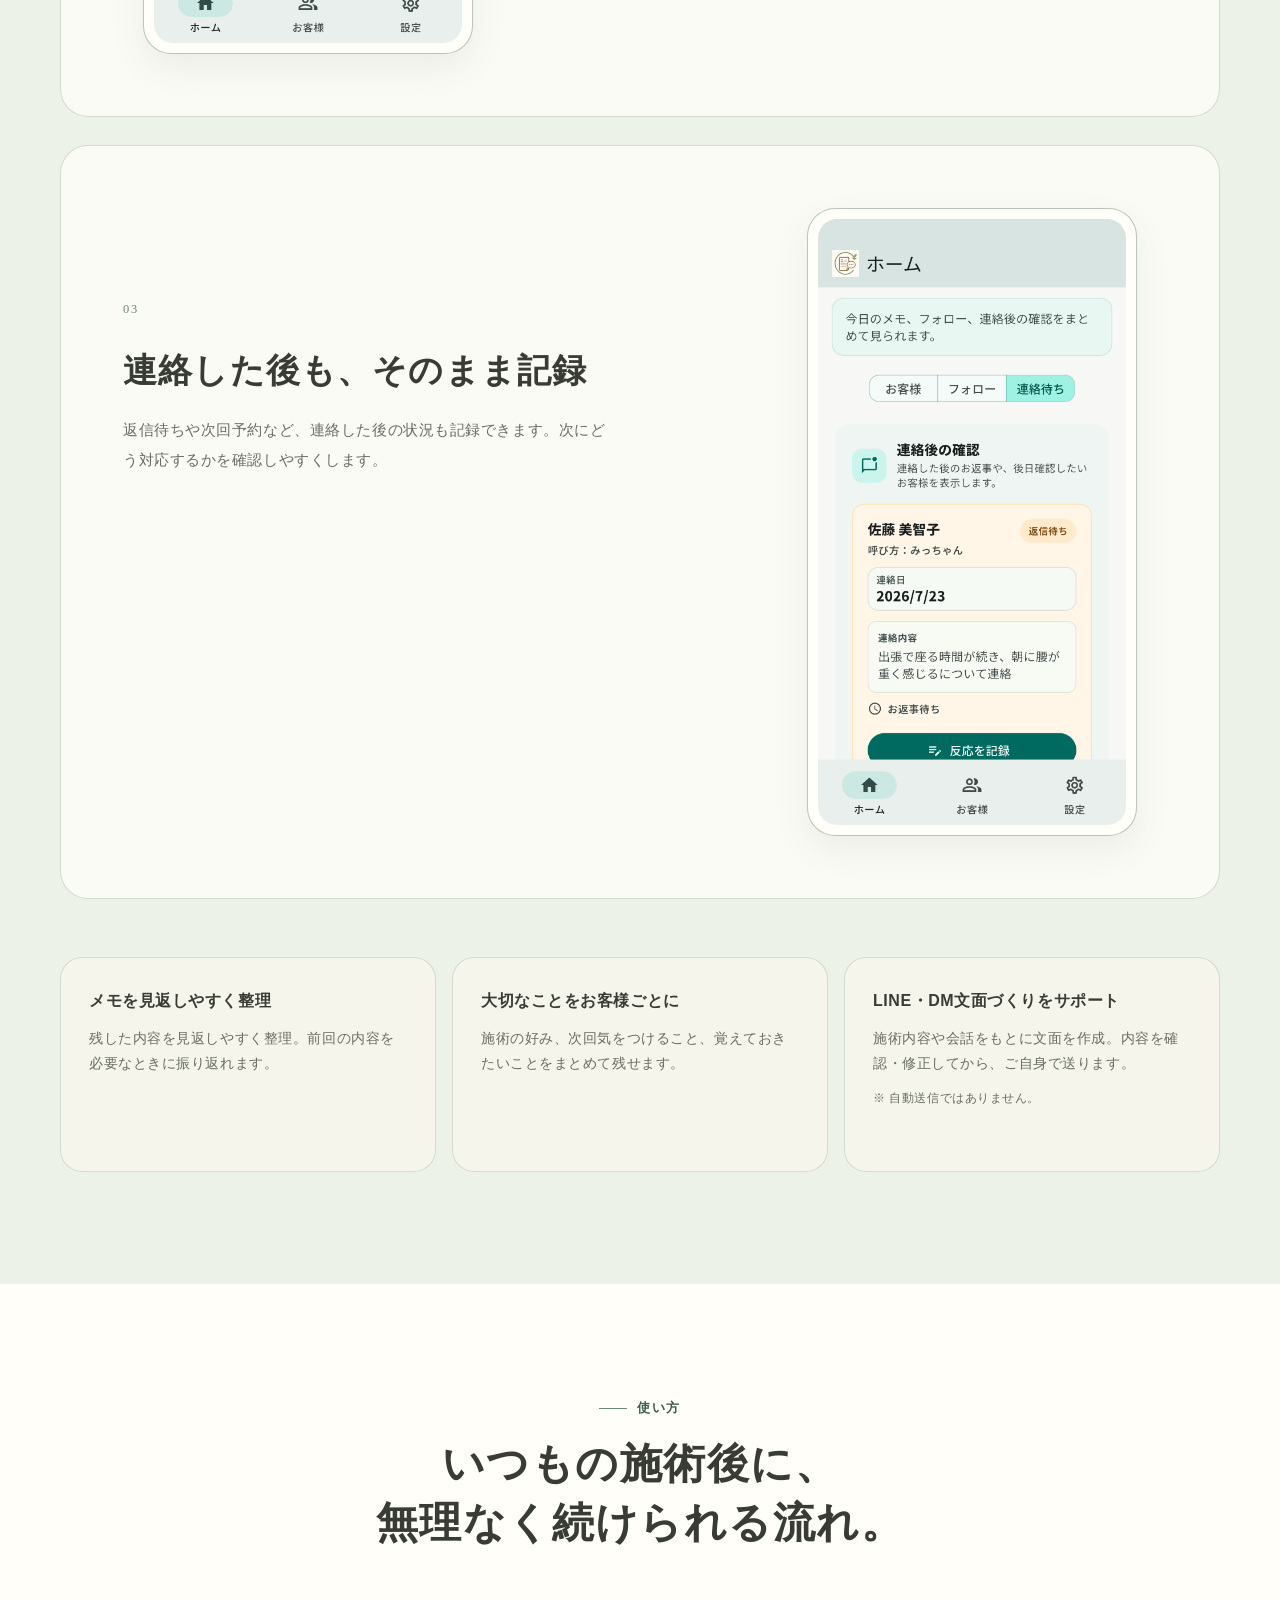
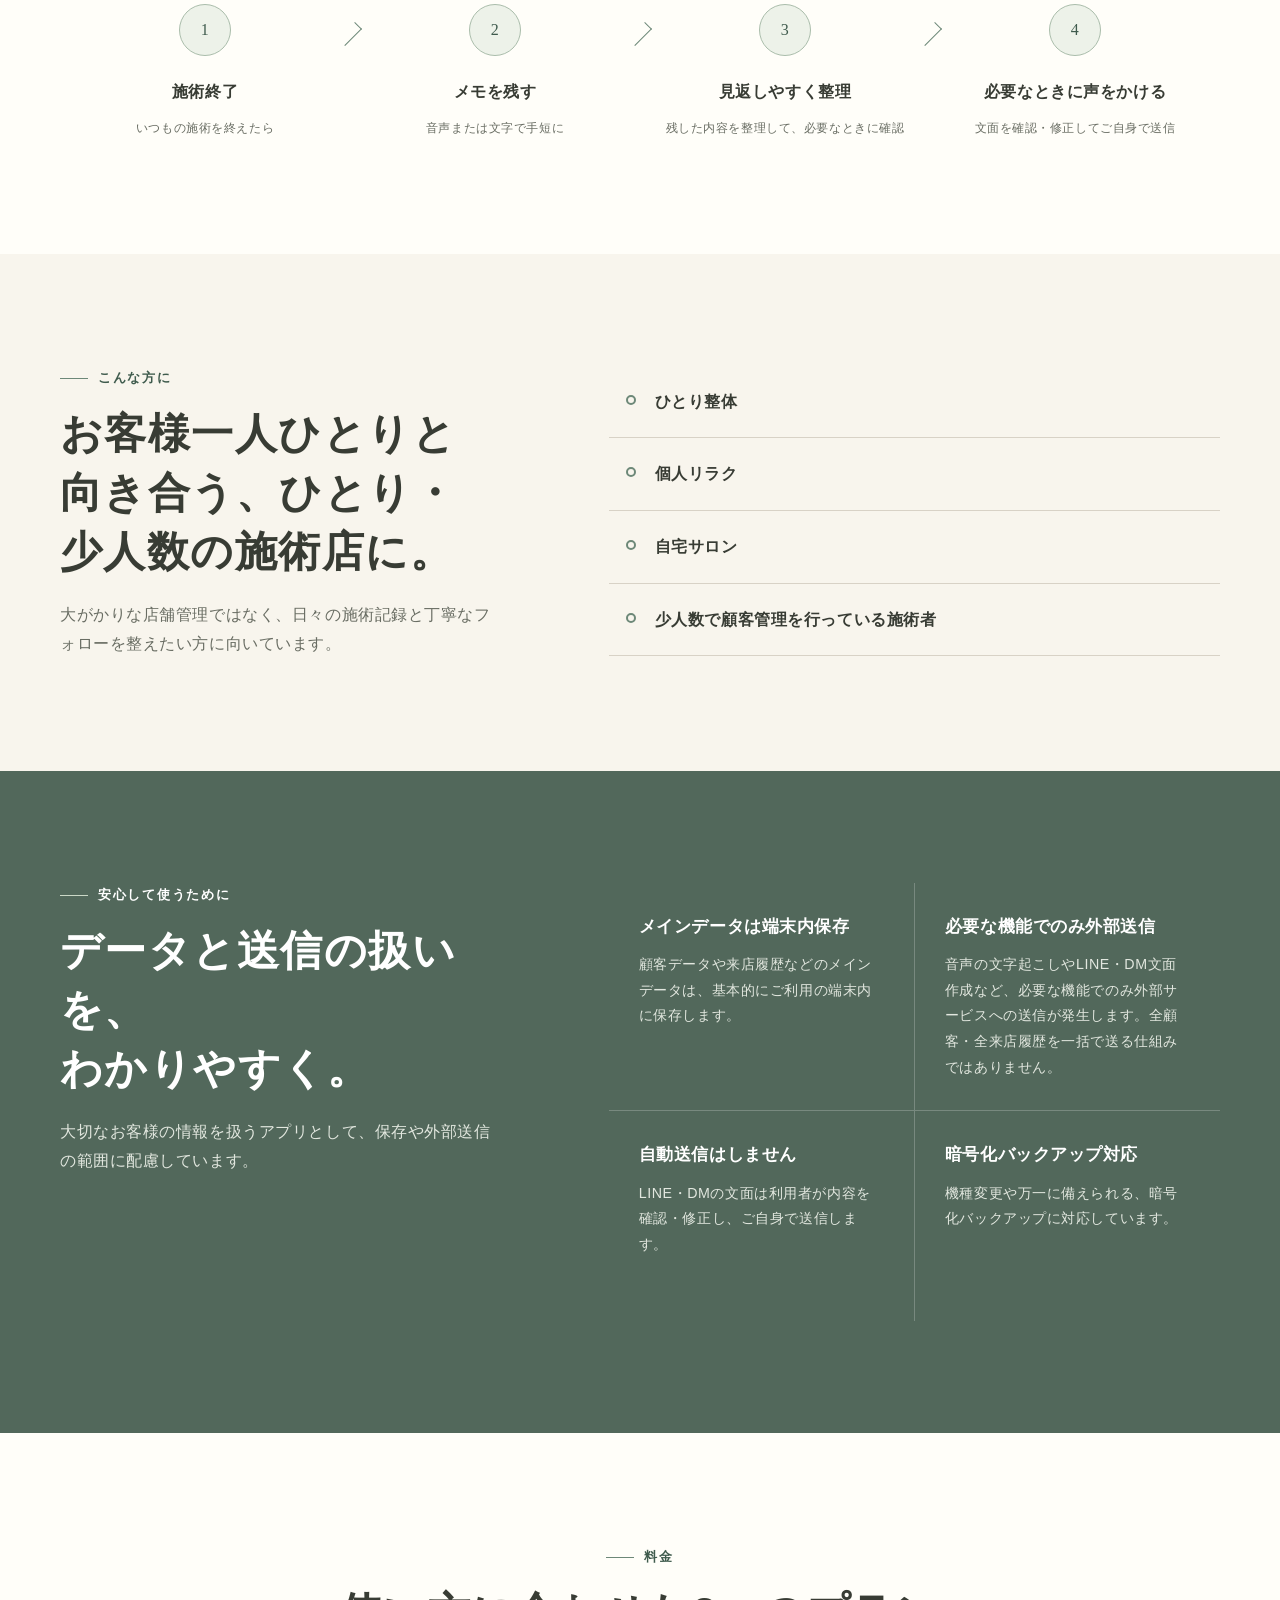
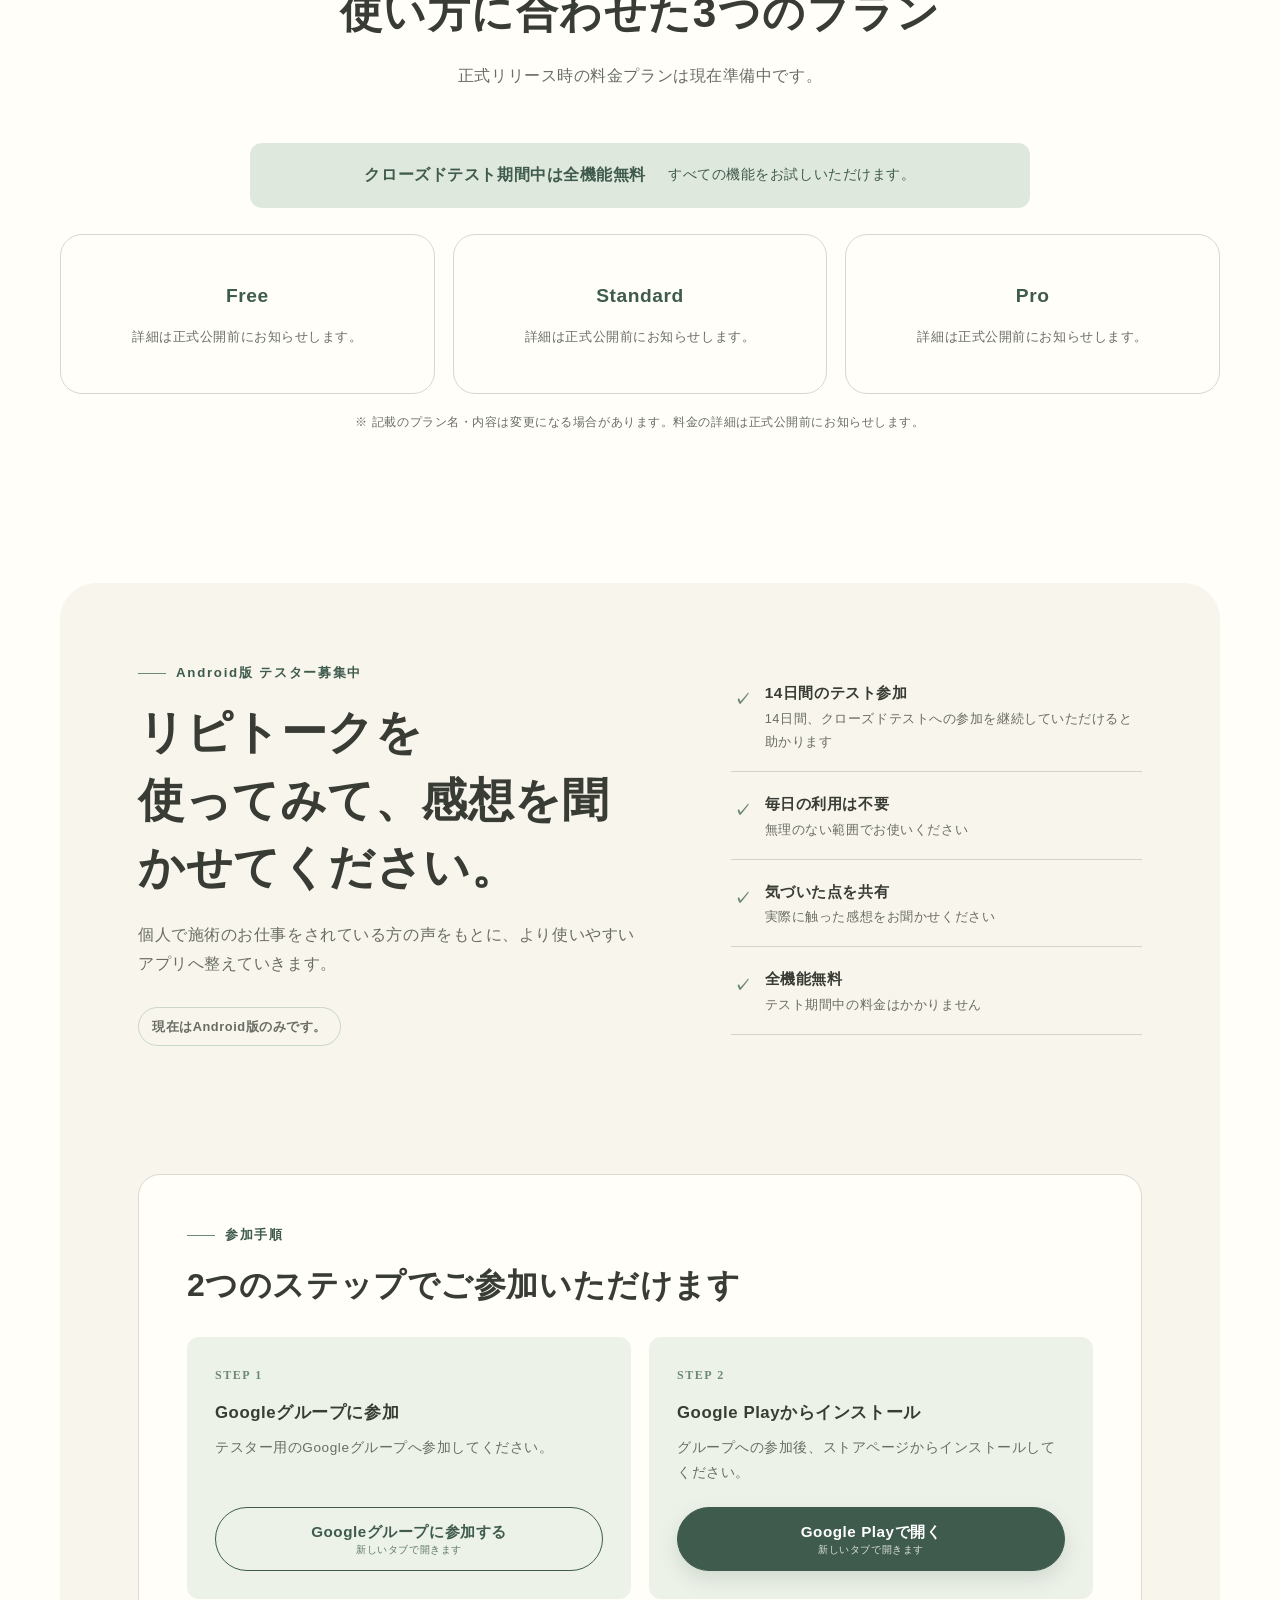
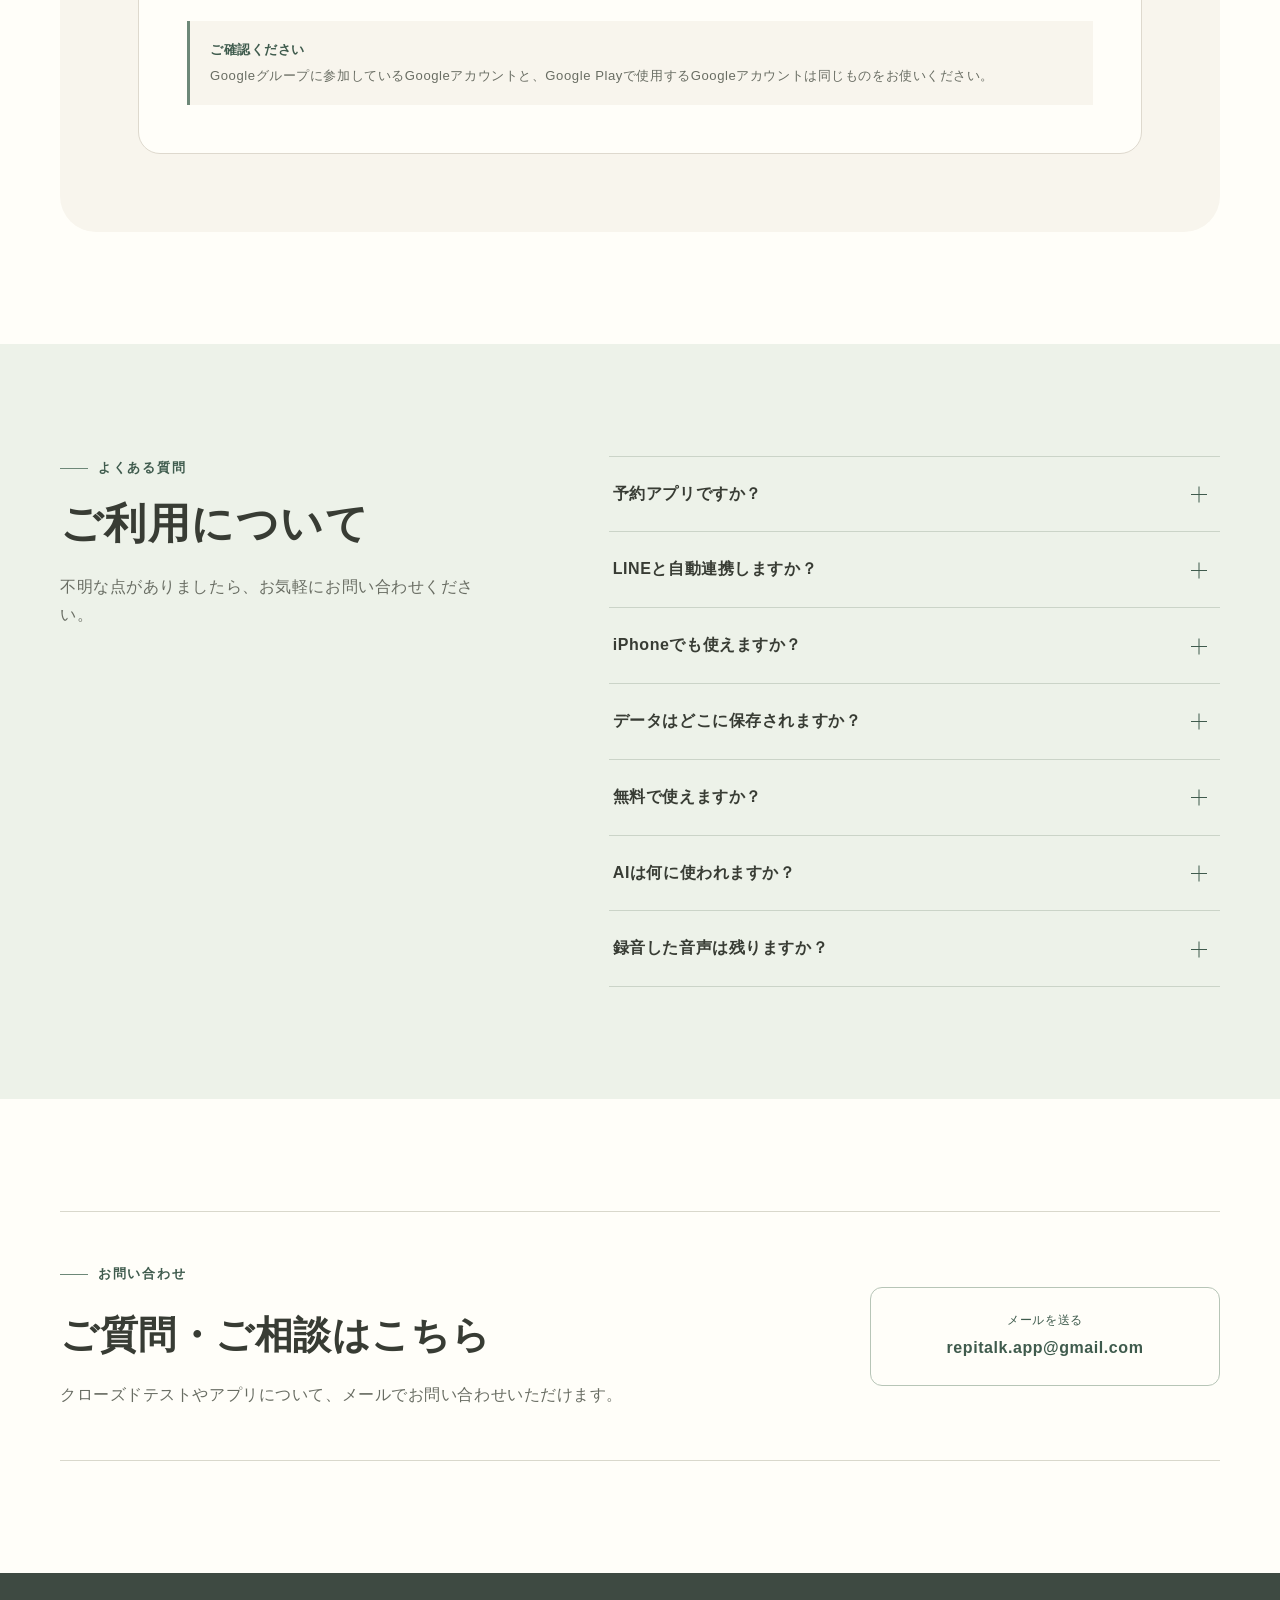
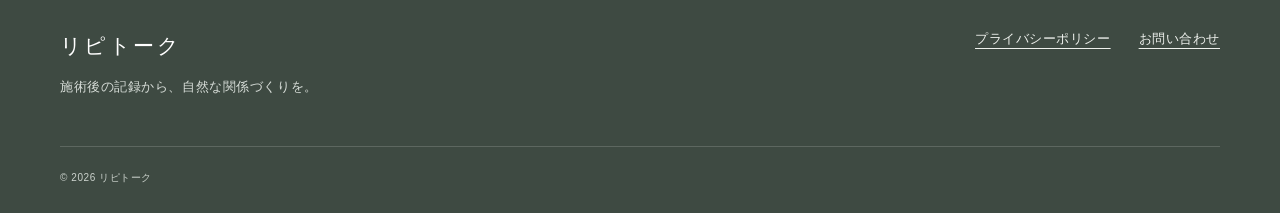
==== commit 1c2d2fc9: "Use official horizontal logo in header" ====
--- a/index.html
+++ b/index.html
@@ -4,14 +4,25 @@
     <meta charset="utf-8">
     <meta name="viewport" content="width=device-width, initial-scale=1">
     <title>リピトーク｜施術後のメモと声かけで、次の来店につなげるアプリ</title>
-    <meta name="description" content="リピトークは、ひとり整体・個人リラク・自宅サロン向けの、施術後の記録から再来店フォローまでを支える業務支援アプリです。Android版クローズドテスト実施中。">
+    <meta name="description" content="ひとり整体・個人リラク・自宅サロン向け。施術後のメモを音声や文字で残し、見返しやすく整理。そろそろ声をかけたいお客様の確認やLINE・DM文面づくりまでサポートします。">
     <meta name="theme-color" content="#f8f5ed">
+    <link rel="canonical" href="https://repitalk.jp/">
     <meta property="og:type" content="website">
     <meta property="og:locale" content="ja_JP">
     <meta property="og:site_name" content="リピトーク">
+    <meta property="og:url" content="https://repitalk.jp/">
     <meta property="og:title" content="リピトーク｜施術後のメモと声かけで、次の来店につなげるアプリ">
-    <meta property="og:description" content="施術後の記録忘れ・声かけ忘れを減らし、自然な関係づくりを助ける、個人サロン向け業務支援アプリです。">
-    <!-- 公開URL確定後に og:url、OGP画像完成後に og:image を追加してください。 -->
+    <meta property="og:description" content="ひとり整体・個人リラク・自宅サロン向け。施術後のメモを音声や文字で残し、見返しやすく整理。そろそろ声をかけたいお客様の確認やLINE・DM文面づくりまでサポートします。">
+    <meta property="og:image" content="https://repitalk.jp/assets/ogp/repitalk_ogp.png">
+    <meta property="og:image:type" content="image/png">
+    <meta property="og:image:width" content="1200">
+    <meta property="og:image:height" content="630">
+    <meta property="og:image:alt" content="リピトーク｜施術後のメモと声かけで、次の来店につなげるアプリ">
+    <meta name="twitter:card" content="summary_large_image">
+    <meta name="twitter:title" content="リピトーク｜施術後のメモと声かけで、次の来店につなげるアプリ">
+    <meta name="twitter:description" content="ひとり整体・個人リラク・自宅サロン向け。施術後のメモを音声や文字で残し、見返しやすく整理。そろそろ声をかけたいお客様の確認やLINE・DM文面づくりまでサポートします。">
+    <meta name="twitter:image" content="https://repitalk.jp/assets/ogp/repitalk_ogp.png">
+    <meta name="twitter:image:alt" content="リピトーク｜施術後のメモと声かけで、次の来店につなげるアプリ">
     <link rel="icon" href="assets/repitalk_app_icon.png" type="image/png">
     <link rel="stylesheet" href="styles.css">
     <script src="script.js" defer></script>
@@ -22,8 +33,7 @@
     <header class="site-header" data-header>
       <div class="container header-inner">
         <a class="brand" href="#top" aria-label="リピトーク ホーム">
-          <img class="brand-icon" src="assets/repitalk_app_icon.png" alt="" width="44" height="44">
-          <span class="brand-name">リピトーク</span>
+          <img class="brand-logo" src="assets/logo/repitalk_official_logo_horizontal.png" alt="" width="1536" height="1024">
         </a>
 
         <button class="menu-button" type="button" aria-expanded="false" aria-controls="global-navigation" data-menu-button>
--- a/styles.css
+++ b/styles.css
@@ -200,25 +200,17 @@
 
 .brand {
   display: inline-flex;
+  height: 100%;
   align-items: center;
-  gap: 11px;
+  overflow: hidden;
   text-decoration: none;
 }
 
-.brand-icon {
+.brand-logo {
   display: block;
-  width: 44px;
-  height: 44px;
-  border-radius: 10px;
-  object-fit: contain;
-}
-
-.brand-name {
-  color: var(--color-ink);
-  font-family: "Yu Mincho", "YuMincho", "Hiragino Mincho ProN", serif;
-  font-size: 1.05rem;
-  font-weight: 700;
-  letter-spacing: 0.1em;
+  width: 152px;
+  height: auto;
+  flex: 0 0 auto;
 }
 
 .global-nav,
@@ -1271,13 +1263,8 @@
     font-size: clamp(1.75rem, 8vw, 2.3rem);
   }
 
-  .brand-icon {
-    width: 40px;
-    height: 40px;
-  }
-
-  .brand-name {
-    font-size: 0.95rem;
+  .brand-logo {
+    width: 144px;
   }
 
   .hero {
